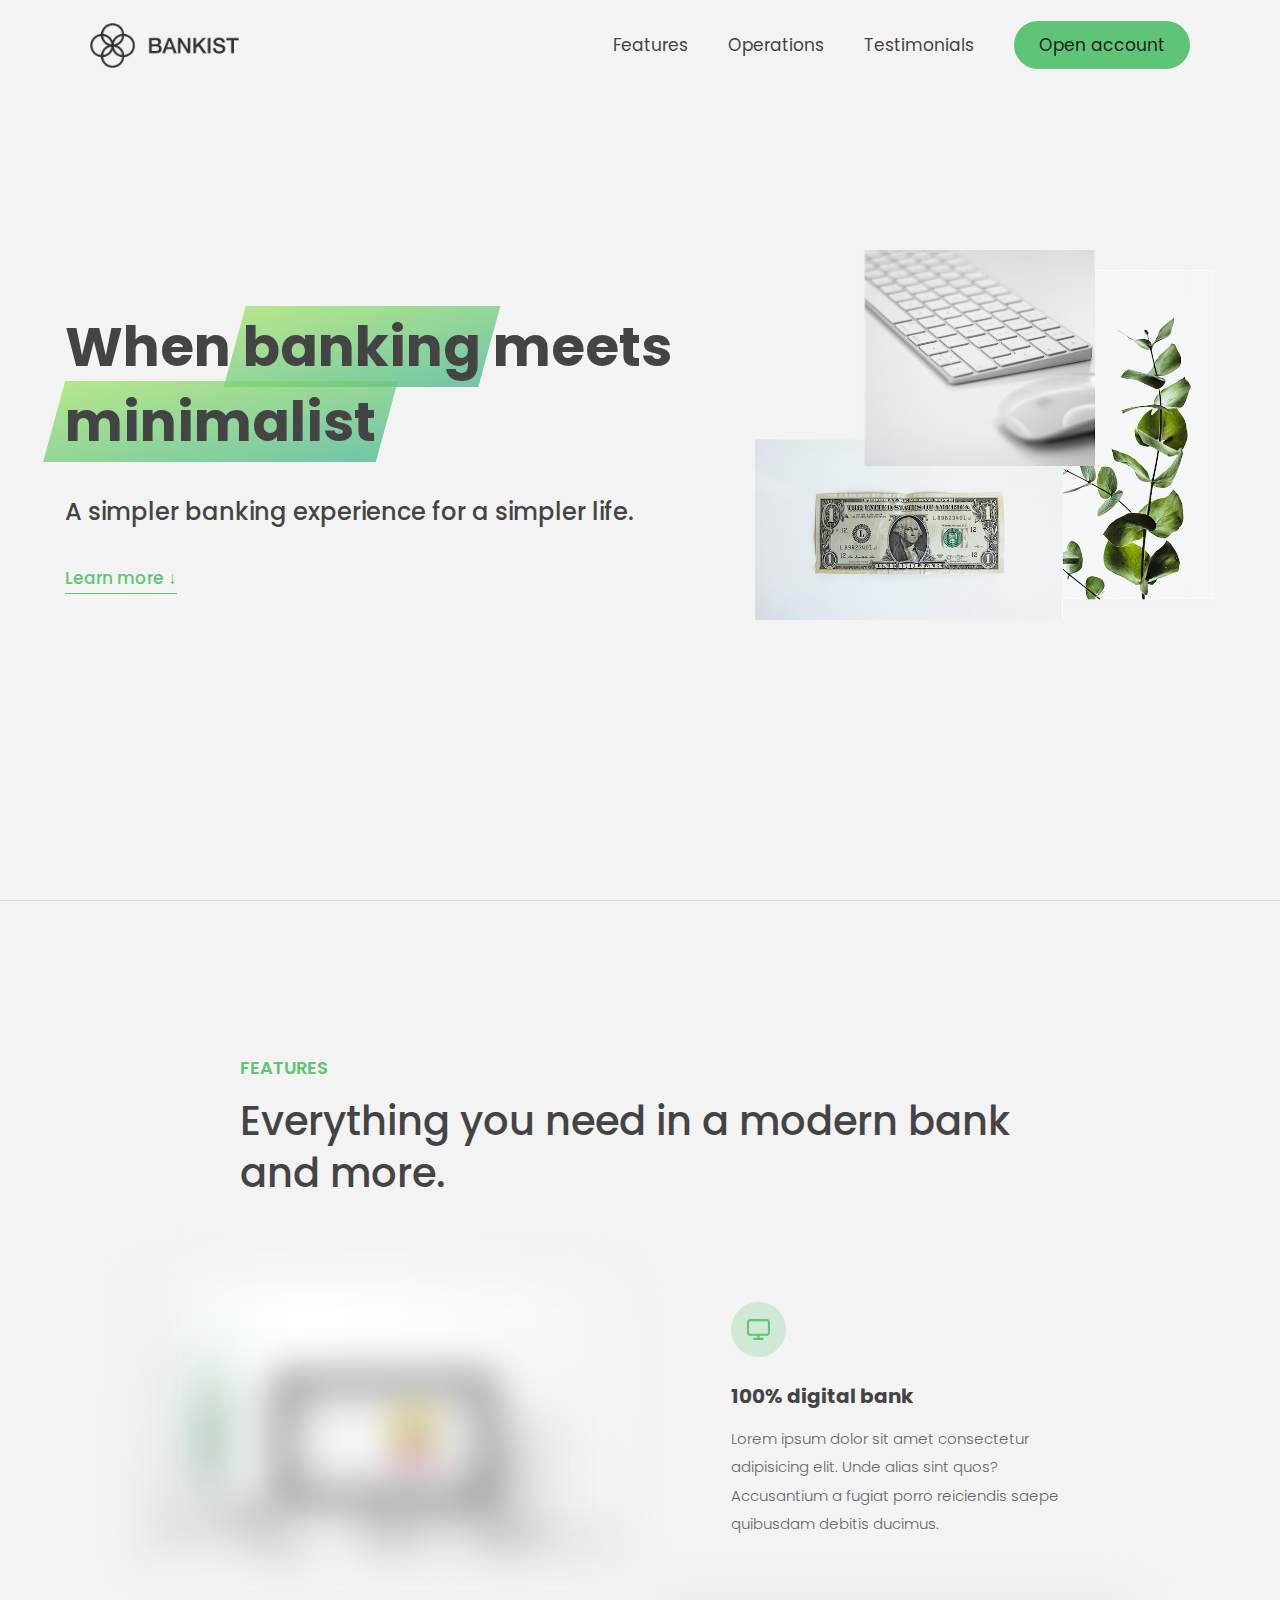
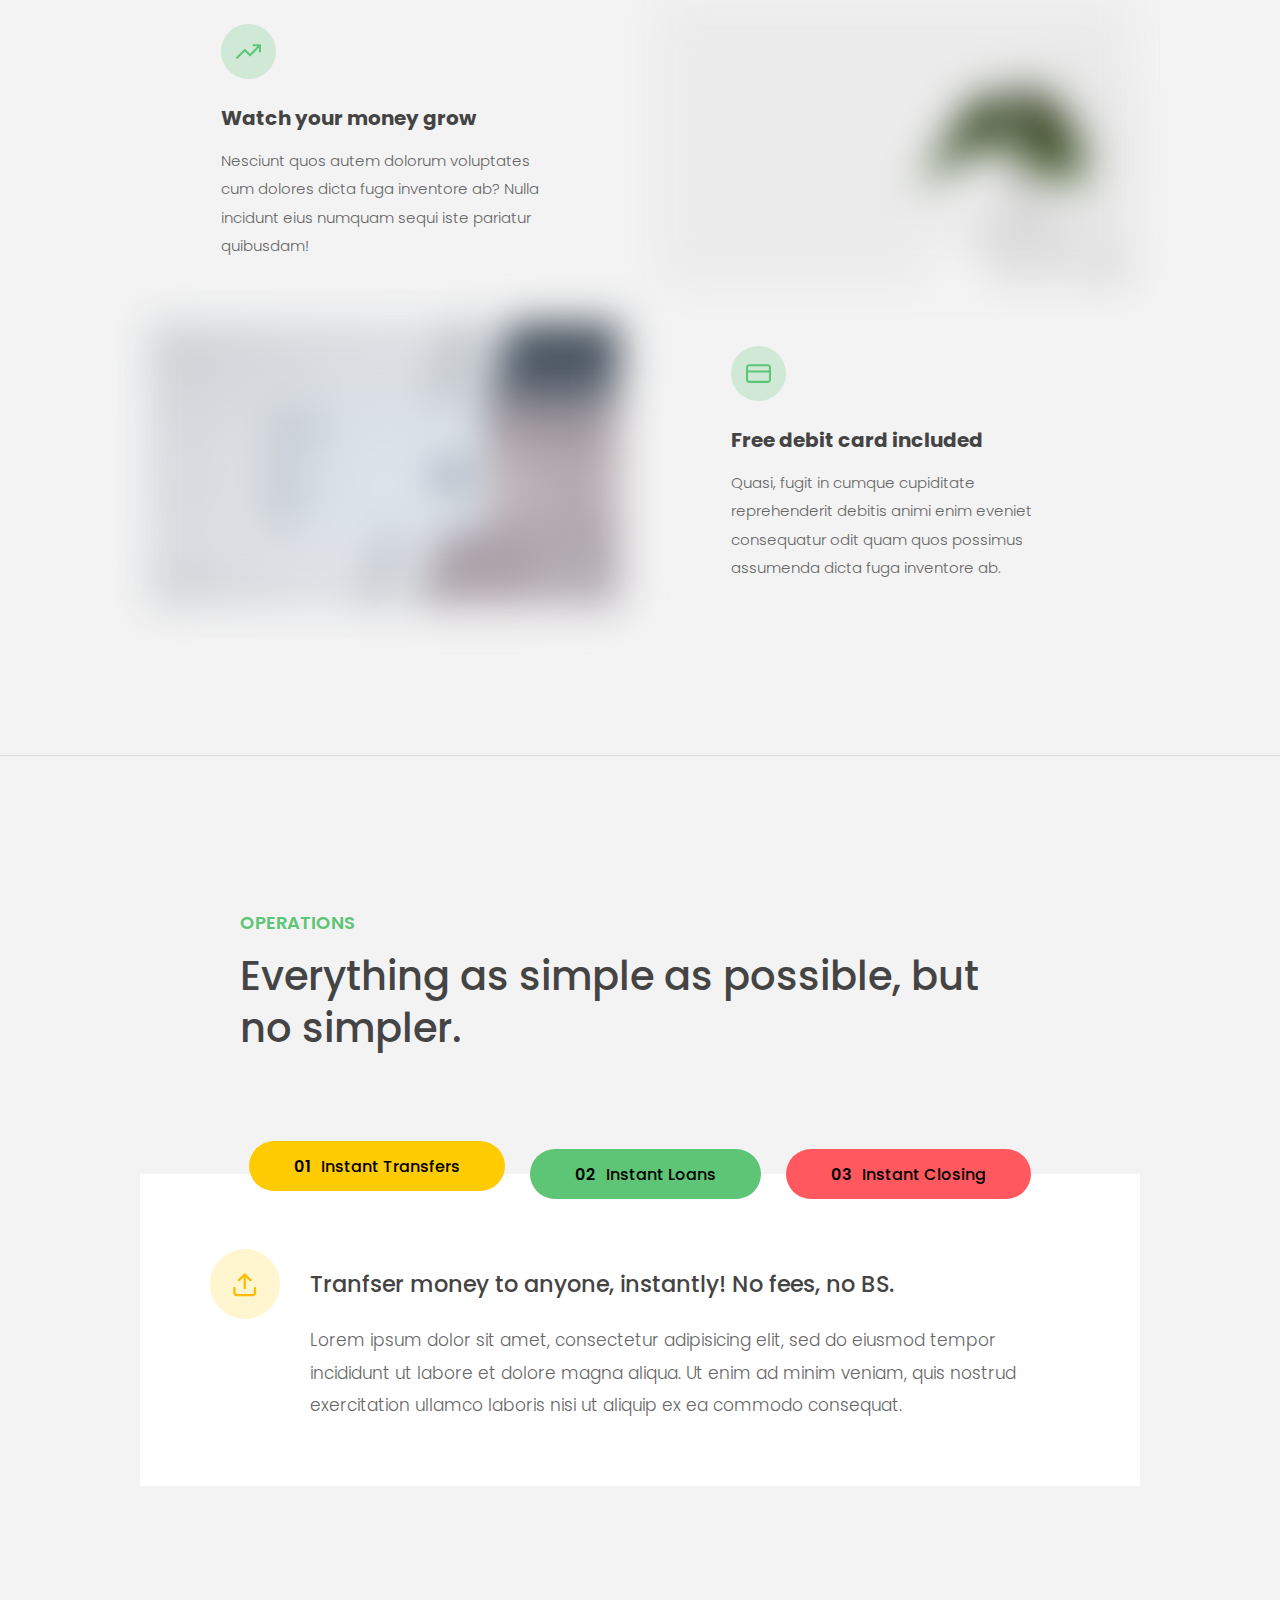
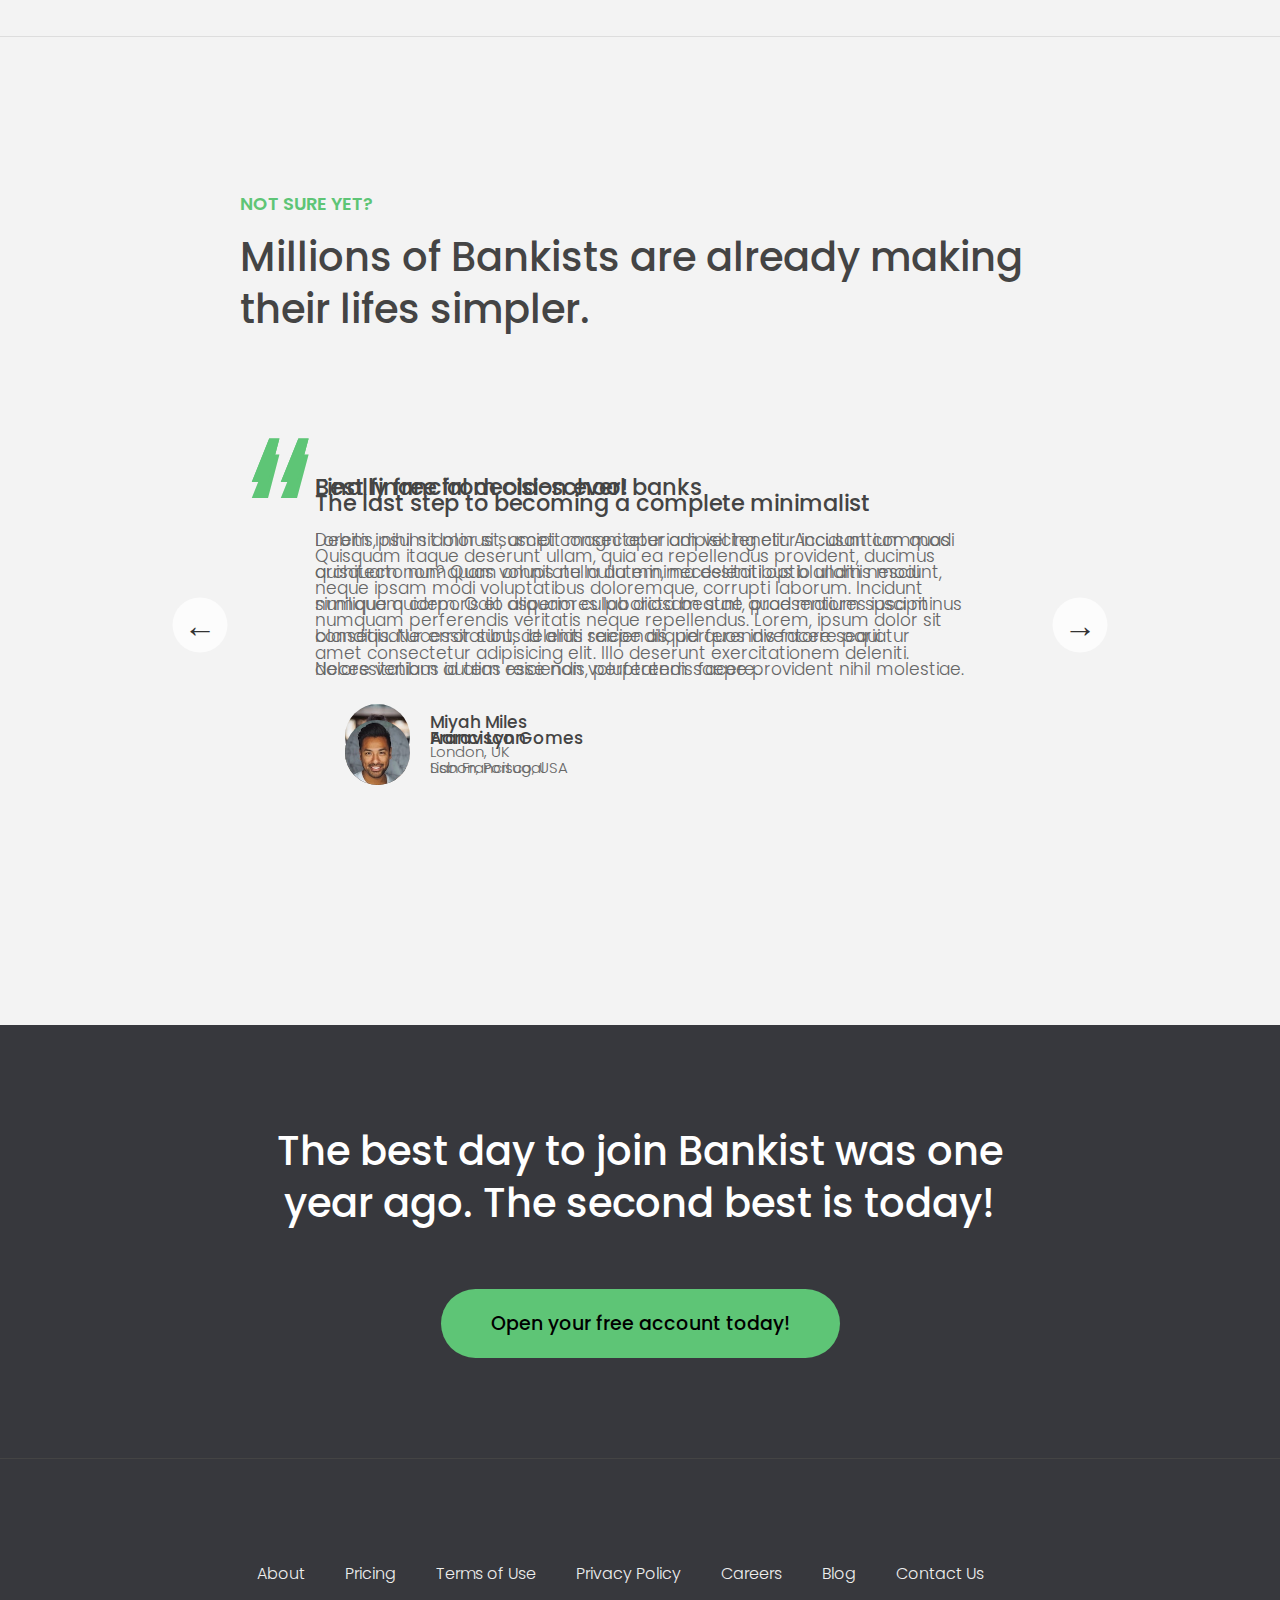
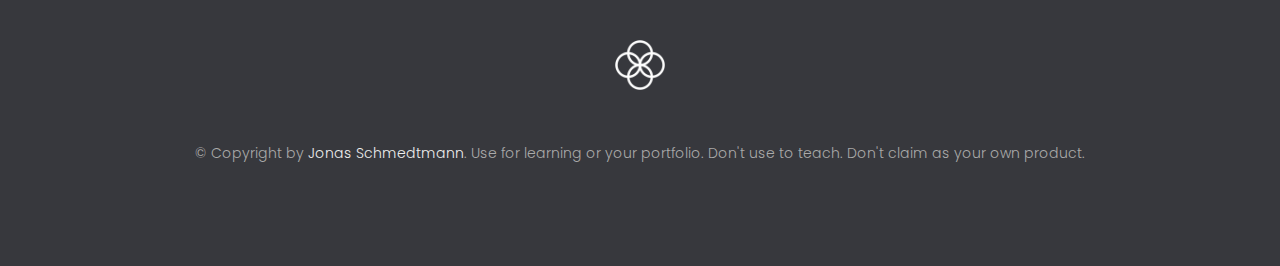
==== 13-Advanced-DOM-Bankist/starter/index.html @ ccb292bb "Uploading Udemy Courses to Git" ====
<!DOCTYPE html>
<html lang="en">
    <head>
        <meta charset="UTF-8" />
        <meta name="viewport" content="width=device-width, initial-scale=1.0" />
        <meta http-equiv="X-UA-Compatible" content="ie=edge" />
        <link rel="shortcut icon" type="image/png" href="img/icon.png" />

        <link
            href="https://fonts.googleapis.com/css?family=Poppins:300,400,500,600&display=swap"
            rel="stylesheet"
        />
        <link rel="stylesheet" href="style.css" />
        <title>Bankist | When Banking meets Minimalist</title>
    </head>
    <body>
        <header class="header">
            <nav class="nav">
                <img
                    src="img/logo.png"
                    alt="Bankist logo"
                    class="nav__logo"
                    id="logo"
                />
                <ul class="nav__links">
                    <li class="nav__item">
                        <a class="nav__link" href="#section--1">Features</a>
                    </li>
                    <li class="nav__item">
                        <a class="nav__link" href="#section--2">Operations</a>
                    </li>
                    <li class="nav__item">
                        <a class="nav__link" href="#section--3">Testimonials</a>
                    </li>
                    <li class="nav__item">
                        <a
                            class="nav__link nav__link--btn btn--show-modal"
                            href="#"
                            >Open account</a
                        >
                    </li>
                </ul>
            </nav>

            <div class="header__title">
                <h1>
                    When
                    <!-- Green highlight effect -->
                    <span class="highlight">banking</span>
                    meets<br />
                    <span class="highlight">minimalist</span>
                </h1>
                <h4>A simpler banking experience for a simpler life.</h4>
                <button class="btn--text btn--scroll-to">
                    Learn more &DownArrow;
                </button>
                <img
                    src="img/hero.png"
                    class="header__img"
                    alt="Minimalist bank items"
                />
            </div>
        </header>

        <section class="section" id="section--1">
            <div class="section__title">
                <h2 class="section__description">Features</h2>
                <h3 class="section__header">
                    Everything you need in a modern bank and more.
                </h3>
            </div>

            <div class="features">
                <img
                    src="img/digital-lazy.jpg"
                    data-src="img/digital.jpg"
                    alt="Computer"
                    class="features__img lazy-img"
                />
                <div class="features__feature">
                    <div class="features__icon">
                        <svg>
                            <use xlink:href="img/icons.svg#icon-monitor"></use>
                        </svg>
                    </div>
                    <h5 class="features__header">100% digital bank</h5>
                    <p>
                        Lorem ipsum dolor sit amet consectetur adipisicing elit.
                        Unde alias sint quos? Accusantium a fugiat porro
                        reiciendis saepe quibusdam debitis ducimus.
                    </p>
                </div>

                <div class="features__feature">
                    <div class="features__icon">
                        <svg>
                            <use
                                xlink:href="img/icons.svg#icon-trending-up"
                            ></use>
                        </svg>
                    </div>
                    <h5 class="features__header">Watch your money grow</h5>
                    <p>
                        Nesciunt quos autem dolorum voluptates cum dolores dicta
                        fuga inventore ab? Nulla incidunt eius numquam sequi
                        iste pariatur quibusdam!
                    </p>
                </div>
                <img
                    src="img/grow-lazy.jpg"
                    data-src="img/grow.jpg"
                    alt="Plant"
                    class="features__img lazy-img"
                />

                <img
                    src="img/card-lazy.jpg"
                    data-src="img/card.jpg"
                    alt="Credit card"
                    class="features__img lazy-img"
                />
                <div class="features__feature">
                    <div class="features__icon">
                        <svg>
                            <use
                                xlink:href="img/icons.svg#icon-credit-card"
                            ></use>
                        </svg>
                    </div>
                    <h5 class="features__header">Free debit card included</h5>
                    <p>
                        Quasi, fugit in cumque cupiditate reprehenderit debitis
                        animi enim eveniet consequatur odit quam quos possimus
                        assumenda dicta fuga inventore ab.
                    </p>
                </div>
            </div>
        </section>

        <section class="section" id="section--2">
            <div class="section__title">
                <h2 class="section__description">Operations</h2>
                <h3 class="section__header">
                    Everything as simple as possible, but no simpler.
                </h3>
            </div>

            <div class="operations">
                <div class="operations__tab-container">
                    <button
                        class="btn operations__tab operations__tab--1 operations__tab--active"
                        data-tab="1"
                    >
                        <span>01</span>Instant Transfers
                    </button>
                    <button
                        class="btn operations__tab operations__tab--2"
                        data-tab="2"
                    >
                        <span>02</span>Instant Loans
                    </button>
                    <button
                        class="btn operations__tab operations__tab--3"
                        data-tab="3"
                    >
                        <span>03</span>Instant Closing
                    </button>
                </div>
                <div
                    class="operations__content operations__content--1 operations__content--active"
                >
                    <div class="operations__icon operations__icon--1">
                        <svg>
                            <use xlink:href="img/icons.svg#icon-upload"></use>
                        </svg>
                    </div>
                    <h5 class="operations__header">
                        Tranfser money to anyone, instantly! No fees, no BS.
                    </h5>
                    <p>
                        Lorem ipsum dolor sit amet, consectetur adipisicing
                        elit, sed do eiusmod tempor incididunt ut labore et
                        dolore magna aliqua. Ut enim ad minim veniam, quis
                        nostrud exercitation ullamco laboris nisi ut aliquip ex
                        ea commodo consequat.
                    </p>
                </div>

                <div class="operations__content operations__content--2">
                    <div class="operations__icon operations__icon--2">
                        <svg>
                            <use xlink:href="img/icons.svg#icon-home"></use>
                        </svg>
                    </div>
                    <h5 class="operations__header">
                        Buy a home or make your dreams come true, with instant
                        loans.
                    </h5>
                    <p>
                        Duis aute irure dolor in reprehenderit in voluptate
                        velit esse cillum dolore eu fugiat nulla pariatur.
                        Excepteur sint occaecat cupidatat non proident, sunt in
                        culpa qui officia deserunt mollit anim id est laborum.
                    </p>
                </div>
                <div class="operations__content operations__content--3">
                    <div class="operations__icon operations__icon--3">
                        <svg>
                            <use xlink:href="img/icons.svg#icon-user-x"></use>
                        </svg>
                    </div>
                    <h5 class="operations__header">
                        No longer need your account? No problem! Close it
                        instantly.
                    </h5>
                    <p>
                        Excepteur sint occaecat cupidatat non proident, sunt in
                        culpa qui officia deserunt mollit anim id est laborum.
                        Ut enim ad minim veniam, quis nostrud exercitation
                        ullamco laboris nisi ut aliquip ex ea commodo consequat.
                    </p>
                </div>
            </div>
        </section>

        <section class="section" id="section--3">
            <div class="section__title section__title--testimonials">
                <h2 class="section__description">Not sure yet?</h2>
                <h3 class="section__header">
                    Millions of Bankists are already making their lifes simpler.
                </h3>
            </div>

            <div class="slider">
                <div class="slide slide--1">
                    <div class="testimonial">
                        <h5 class="testimonial__header">
                            Best financial decision ever!
                        </h5>
                        <blockquote class="testimonial__text">
                            Lorem ipsum dolor sit, amet consectetur adipisicing
                            elit. Accusantium quas quisquam non? Quas voluptate
                            nulla minima deleniti optio ullam nesciunt, numquam
                            corporis et asperiores laboriosam sunt, praesentium
                            suscipit blanditiis. Necessitatibus id alias
                            reiciendis, perferendis facere pariatur dolore
                            veniam autem esse non voluptatem saepe provident
                            nihil molestiae.
                        </blockquote>
                        <address class="testimonial__author">
                            <img
                                src="img/user-1.jpg"
                                alt=""
                                class="testimonial__photo"
                            />
                            <h6 class="testimonial__name">Aarav Lynn</h6>
                            <p class="testimonial__location">
                                San Francisco, USA
                            </p>
                        </address>
                    </div>
                </div>

                <div class="slide slide--2">
                    <div class="testimonial">
                        <h5 class="testimonial__header">
                            The last step to becoming a complete minimalist
                        </h5>
                        <blockquote class="testimonial__text">
                            Quisquam itaque deserunt ullam, quia ea repellendus
                            provident, ducimus neque ipsam modi voluptatibus
                            doloremque, corrupti laborum. Incidunt numquam
                            perferendis veritatis neque repellendus. Lorem,
                            ipsum dolor sit amet consectetur adipisicing elit.
                            Illo deserunt exercitationem deleniti.
                        </blockquote>
                        <address class="testimonial__author">
                            <img
                                src="img/user-2.jpg"
                                alt=""
                                class="testimonial__photo"
                            />
                            <h6 class="testimonial__name">Miyah Miles</h6>
                            <p class="testimonial__location">London, UK</p>
                        </address>
                    </div>
                </div>

                <div class="slide slide--3">
                    <div class="testimonial">
                        <h5 class="testimonial__header">
                            Finally free from old-school banks
                        </h5>
                        <blockquote class="testimonial__text">
                            Debitis, nihil sit minus suscipit magni aperiam vel
                            tenetur incidunt commodi architecto numquam omnis
                            nulla autem, necessitatibus blanditiis modi
                            similique quidem. Odio aliquam culpa dicta beatae
                            quod maiores ipsa minus consequatur error sunt,
                            deleniti saepe aliquid quos inventore sequi.
                            Necessitatibus id alias reiciendis, perferendis
                            facere.
                        </blockquote>
                        <address class="testimonial__author">
                            <img
                                src="img/user-3.jpg"
                                alt=""
                                class="testimonial__photo"
                            />
                            <h6 class="testimonial__name">Francisco Gomes</h6>
                            <p class="testimonial__location">
                                Lisbon, Portugal
                            </p>
                        </address>
                    </div>
                </div>

                <!-- <div class="slide"><img src="img/img-1.jpg" alt="Photo 1" /></div>
        <div class="slide"><img src="img/img-2.jpg" alt="Photo 2" /></div>
        <div class="slide"><img src="img/img-3.jpg" alt="Photo 3" /></div>
        <div class="slide"><img src="img/img-4.jpg" alt="Photo 4" /></div> -->
                <button class="slider__btn slider__btn--left">&larr;</button>
                <button class="slider__btn slider__btn--right">&rarr;</button>
                <div class="dots"></div>
            </div>
        </section>

        <section class="section section--sign-up">
            <div class="section__title">
                <h3 class="section__header">
                    The best day to join Bankist was one year ago. The second
                    best is today!
                </h3>
            </div>
            <button class="btn btn--show-modal">
                Open your free account today!
            </button>
        </section>

        <footer class="footer">
            <ul class="footer__nav">
                <li class="footer__item">
                    <a class="footer__link" href="#">About</a>
                </li>
                <li class="footer__item">
                    <a class="footer__link" href="#">Pricing</a>
                </li>
                <li class="footer__item">
                    <a class="footer__link" href="#">Terms of Use</a>
                </li>
                <li class="footer__item">
                    <a class="footer__link" href="#">Privacy Policy</a>
                </li>
                <li class="footer__item">
                    <a class="footer__link" href="#">Careers</a>
                </li>
                <li class="footer__item">
                    <a class="footer__link" href="#">Blog</a>
                </li>
                <li class="footer__item">
                    <a class="footer__link" href="#">Contact Us</a>
                </li>
            </ul>
            <img src="img/icon.png" alt="Logo" class="footer__logo" />
            <p class="footer__copyright">
                &copy; Copyright by
                <a
                    class="footer__link twitter-link"
                    target="_blank"
                    href="https://twitter.com/jonasschmedtman"
                    >Jonas Schmedtmann</a
                >. Use for learning or your portfolio. Don't use to teach. Don't
                claim as your own product.
            </p>
        </footer>

        <div class="modal hidden">
            <button class="btn--close-modal">&times;</button>
            <h2 class="modal__header">
                Open your bank account <br />
                in just <span class="highlight">5 minutes</span>
            </h2>
            <form class="modal__form">
                <label>First Name</label>
                <input type="text" />
                <label>Last Name</label>
                <input type="text" />
                <label>Email Address</label>
                <input type="email" />
                <button class="btn">Next step &rarr;</button>
            </form>
        </div>
        <div class="overlay hidden"></div>

        <script src="script.js"></script>
    </body>
</html>
---- 13-Advanced-DOM-Bankist/starter/style.css ----
/* The page is NOT responsive. You can implement responsiveness yourself if you wanna have some fun 😃 */

:root {
    --color-primary: #5ec576;
    --color-secondary: #ffcb03;
    --color-tertiary: #ff585f;
    --color-primary-darker: #4bbb7d;
    --color-secondary-darker: #ffbb00;
    --color-tertiary-darker: #fd424b;
    --color-primary-opacity: #5ec5763a;
    --color-secondary-opacity: #ffcd0331;
    --color-tertiary-opacity: #ff58602d;
    --gradient-primary: linear-gradient(to top left, #39b385, #9be15d);
    --gradient-secondary: linear-gradient(to top left, #ffb003, #ffcb03);
}

* {
    margin: 0;
    padding: 0;
    box-sizing: inherit;
}

html {
    font-size: 62.5%;
    box-sizing: border-box;
}

body {
    font-family: "Poppins", sans-serif;
    font-weight: 300;
    color: #444;
    line-height: 1.9;
    background-color: #f3f3f3;
}

/* GENERAL ELEMENTS */
.section {
    padding: 15rem 3rem;
    border-top: 1px solid #ddd;

    transition: transform 1s, opacity 1s;
}

.section--hidden {
    opacity: 0;
    transform: translateY(8rem);
}

.section__title {
    max-width: 80rem;
    margin: 0 auto 8rem auto;
}

.section__description {
    font-size: 1.8rem;
    font-weight: 600;
    text-transform: uppercase;
    color: var(--color-primary);
    margin-bottom: 1rem;
}

.section__header {
    font-size: 4rem;
    line-height: 1.3;
    font-weight: 500;
}

.btn {
    display: inline-block;
    background-color: var(--color-primary);
    font-size: 1.6rem;
    font-family: inherit;
    font-weight: 500;
    border: none;
    padding: 1.25rem 4.5rem;
    border-radius: 10rem;
    cursor: pointer;
    transition: all 0.3s;
}

.btn:hover {
    background-color: var(--color-primary-darker);
}

.btn--text {
    display: inline-block;
    background: none;
    font-size: 1.7rem;
    font-family: inherit;
    font-weight: 500;
    color: var(--color-primary);
    border: none;
    border-bottom: 1px solid currentColor;
    padding-bottom: 2px;
    cursor: pointer;
    transition: all 0.3s;
}

p {
    color: #666;
}

/* This is BAD for accessibility! Don't do in the real world! */
button:focus {
    outline: none;
}

img {
    transition: filter 0.5s;
}

.lazy-img {
    filter: blur(20px);
}

/* NAVIGATION */
.nav {
    display: flex;
    justify-content: space-between;
    align-items: center;
    height: 9rem;
    width: 100%;
    padding: 0 6rem;
    z-index: 100;
}

/* nav and stickly class at the same time */
.nav.sticky {
    position: fixed;
    background-color: rgba(255, 255, 255, 0.95);
}

.nav__logo {
    height: 4.5rem;
    transition: all 0.3s;
}

.nav__links {
    display: flex;
    align-items: center;
    list-style: none;
}

.nav__item {
    margin-left: 4rem;
}

.nav__link:link,
.nav__link:visited {
    font-size: 1.7rem;
    font-weight: 400;
    color: inherit;
    text-decoration: none;
    display: block;
    transition: all 0.3s;
}

.nav__link--btn:link,
.nav__link--btn:visited {
    padding: 0.8rem 2.5rem;
    border-radius: 3rem;
    background-color: var(--color-primary);
    color: #222;
}

.nav__link--btn:hover,
.nav__link--btn:active {
    color: inherit;
    background-color: var(--color-primary-darker);
    color: #333;
}

/* HEADER */
.header {
    padding: 0 3rem;
    height: 100vh;
    display: flex;
    flex-direction: column;
    align-items: center;
}

.header__title {
    flex: 1;

    max-width: 115rem;
    display: grid;
    grid-template-columns: 3fr 2fr;
    row-gap: 3rem;
    align-content: center;
    justify-content: center;

    align-items: start;
    justify-items: start;
}

h1 {
    font-size: 5.5rem;
    line-height: 1.35;
}

h4 {
    font-size: 2.4rem;
    font-weight: 500;
}

.header__img {
    width: 100%;
    grid-column: 2 / 3;
    grid-row: 1 / span 4;
    transform: translateY(-6rem);
}

.highlight {
    position: relative;
}

.highlight::after {
    display: block;
    content: "";
    position: absolute;
    bottom: 0;
    left: 0;
    height: 100%;
    width: 100%;
    z-index: -1;
    opacity: 0.7;
    transform: scale(1.07, 1.05) skewX(-15deg);
    background-image: var(--gradient-primary);
}

/* FEATURES */
.features {
    display: grid;
    grid-template-columns: 1fr 1fr;
    gap: 4rem;
    margin: 0 12rem;
}

.features__img {
    width: 100%;
}

.features__feature {
    align-self: center;
    justify-self: center;
    width: 70%;
    font-size: 1.5rem;
}

.features__icon {
    display: flex;
    align-items: center;
    justify-content: center;
    background-color: var(--color-primary-opacity);
    height: 5.5rem;
    width: 5.5rem;
    border-radius: 50%;
    margin-bottom: 2rem;
}

.features__icon svg {
    height: 2.5rem;
    width: 2.5rem;
    fill: var(--color-primary);
}

.features__header {
    font-size: 2rem;
    margin-bottom: 1rem;
}

/* OPERATIONS */
.operations {
    max-width: 100rem;
    margin: 12rem auto 0 auto;

    background-color: #fff;
}

.operations__tab-container {
    display: flex;
    justify-content: center;
}

.operations__tab {
    margin-right: 2.5rem;
    transform: translateY(-50%);
}

.operations__tab span {
    margin-right: 1rem;
    font-weight: 600;
    display: inline-block;
}

.operations__tab--1 {
    background-color: var(--color-secondary);
}

.operations__tab--1:hover {
    background-color: var(--color-secondary-darker);
}

.operations__tab--3 {
    background-color: var(--color-tertiary);
    margin: 0;
}

.operations__tab--3:hover {
    background-color: var(--color-tertiary-darker);
}

.operations__tab--active {
    transform: translateY(-66%);
}

.operations__content {
    display: none;

    /* JUST PRESENTATIONAL */
    font-size: 1.7rem;
    padding: 2.5rem 7rem 6.5rem 7rem;
}

.operations__content--active {
    display: grid;
    grid-template-columns: 7rem 1fr;
    column-gap: 3rem;
    row-gap: 0.5rem;
}

.operations__header {
    font-size: 2.25rem;
    font-weight: 500;
    align-self: center;
}

.operations__icon {
    display: flex;
    align-items: center;
    justify-content: center;
    height: 7rem;
    width: 7rem;
    border-radius: 50%;
}

.operations__icon svg {
    height: 2.75rem;
    width: 2.75rem;
}

.operations__content p {
    grid-column: 2;
}

.operations__icon--1 {
    background-color: var(--color-secondary-opacity);
}
.operations__icon--2 {
    background-color: var(--color-primary-opacity);
}
.operations__icon--3 {
    background-color: var(--color-tertiary-opacity);
}
.operations__icon--1 svg {
    fill: var(--color-secondary-darker);
}
.operations__icon--2 svg {
    fill: var(--color-primary);
}
.operations__icon--3 svg {
    fill: var(--color-tertiary);
}

/* SLIDER */
.slider {
    max-width: 100rem;
    height: 50rem;
    margin: 0 auto;
    position: relative;

    /* IN THE END */
    overflow: hidden;
}

.slide {
    position: absolute;
    top: 0;
    width: 100%;
    height: 50rem;

    display: flex;
    align-items: center;
    justify-content: center;

    /* THIS creates the animation! */
    transition: transform 1s;
}

.slide > img {
    /* Only for images that have different size than slide */
    width: 100%;
    height: 100%;
    object-fit: cover;
}

.slider__btn {
    position: absolute;
    top: 50%;
    z-index: 10;

    border: none;
    background: rgba(255, 255, 255, 0.7);
    font-family: inherit;
    color: #333;
    border-radius: 50%;
    height: 5.5rem;
    width: 5.5rem;
    font-size: 3.25rem;
    cursor: pointer;
}

.slider__btn--left {
    left: 6%;
    transform: translate(-50%, -50%);
}

.slider__btn--right {
    right: 6%;
    transform: translate(50%, -50%);
}

.dots {
    position: absolute;
    bottom: 5%;
    left: 50%;
    transform: translateX(-50%);
    display: flex;
}

.dots__dot {
    border: none;
    background-color: #b9b9b9;
    opacity: 0.7;
    height: 1rem;
    width: 1rem;
    border-radius: 50%;
    margin-right: 1.75rem;
    cursor: pointer;
    transition: all 0.5s;

    /* Only necessary when overlying images */
    /* box-shadow: 0 0.6rem 1.5rem rgba(0, 0, 0, 0.7); */
}

.dots__dot:last-child {
    margin: 0;
}

.dots__dot--active {
    /* background-color: #fff; */
    background-color: #888;
    opacity: 1;
}

/* TESTIMONIALS */
.testimonial {
    width: 65%;
    position: relative;
}

.testimonial::before {
    content: "\201C";
    position: absolute;
    top: -5.7rem;
    left: -6.8rem;
    line-height: 1;
    font-size: 20rem;
    font-family: inherit;
    color: var(--color-primary);
    z-index: -1;
}

.testimonial__header {
    font-size: 2.25rem;
    font-weight: 500;
    margin-bottom: 1.5rem;
}

.testimonial__text {
    font-size: 1.7rem;
    margin-bottom: 3.5rem;
    color: #666;
}

.testimonial__author {
    margin-left: 3rem;
    font-style: normal;

    display: grid;
    grid-template-columns: 6.5rem 1fr;
    column-gap: 2rem;
}

.testimonial__photo {
    grid-row: 1 / span 2;
    width: 6.5rem;
    border-radius: 50%;
}

.testimonial__name {
    font-size: 1.7rem;
    font-weight: 500;
    align-self: end;
    margin: 0;
}

.testimonial__location {
    font-size: 1.5rem;
}

.section__title--testimonials {
    margin-bottom: 4rem;
}

/* SIGNUP */
.section--sign-up {
    background-color: #37383d;
    border-top: none;
    border-bottom: 1px solid #444;
    text-align: center;
    padding: 10rem 3rem;
}

.section--sign-up .section__header {
    color: #fff;
    text-align: center;
}

.section--sign-up .section__title {
    margin-bottom: 6rem;
}

.section--sign-up .btn {
    font-size: 1.9rem;
    padding: 2rem 5rem;
}

/* FOOTER */
.footer {
    padding: 10rem 3rem;
    background-color: #37383d;
}

.footer__nav {
    list-style: none;
    display: flex;
    justify-content: center;
    margin-bottom: 5rem;
}

.footer__item {
    margin-right: 4rem;
}

.footer__link {
    font-size: 1.6rem;
    color: #eee;
    text-decoration: none;
}

.footer__logo {
    height: 5rem;
    display: block;
    margin: 0 auto;
    margin-bottom: 5rem;
}

.footer__copyright {
    font-size: 1.4rem;
    color: #aaa;
    text-align: center;
}

.footer__copyright .footer__link {
    font-size: 1.4rem;
}

/* MODAL WINDOW */
.modal {
    position: fixed;
    top: 50%;
    left: 50%;
    transform: translate(-50%, -50%);
    max-width: 60rem;
    background-color: #f3f3f3;
    padding: 5rem 6rem;
    box-shadow: 0 4rem 6rem rgba(0, 0, 0, 0.3);
    z-index: 1000;
    transition: all 0.5s;
}

.overlay {
    position: fixed;
    top: 0;
    left: 0;
    width: 100%;
    height: 100%;
    background-color: rgba(0, 0, 0, 0.5);
    backdrop-filter: blur(4px);
    z-index: 100;
    transition: all 0.5s;
}

.modal__header {
    font-size: 3.25rem;
    margin-bottom: 4.5rem;
    line-height: 1.5;
}

.modal__form {
    margin: 0 3rem;
    display: grid;
    grid-template-columns: 1fr 2fr;
    align-items: center;
    gap: 2.5rem;
}

.modal__form label {
    font-size: 1.7rem;
    font-weight: 500;
}

.modal__form input {
    font-size: 1.7rem;
    padding: 1rem 1.5rem;
    border: 1px solid #ddd;
    border-radius: 0.5rem;
}

.modal__form button {
    grid-column: 1 / span 2;
    justify-self: center;
    margin-top: 1rem;
}

.btn--close-modal {
    font-family: inherit;
    color: inherit;
    position: absolute;
    top: 0.5rem;
    right: 2rem;
    font-size: 4rem;
    cursor: pointer;
    border: none;
    background: none;
}

.hidden {
    visibility: hidden;
    opacity: 0;
}

/* COOKIE MESSAGE */
.cookie-message {
    display: flex;
    align-items: center;
    justify-content: space-evenly;
    width: 100%;
    background-color: white;
    color: #bbb;
    font-size: 1.5rem;
    font-weight: 400;
}
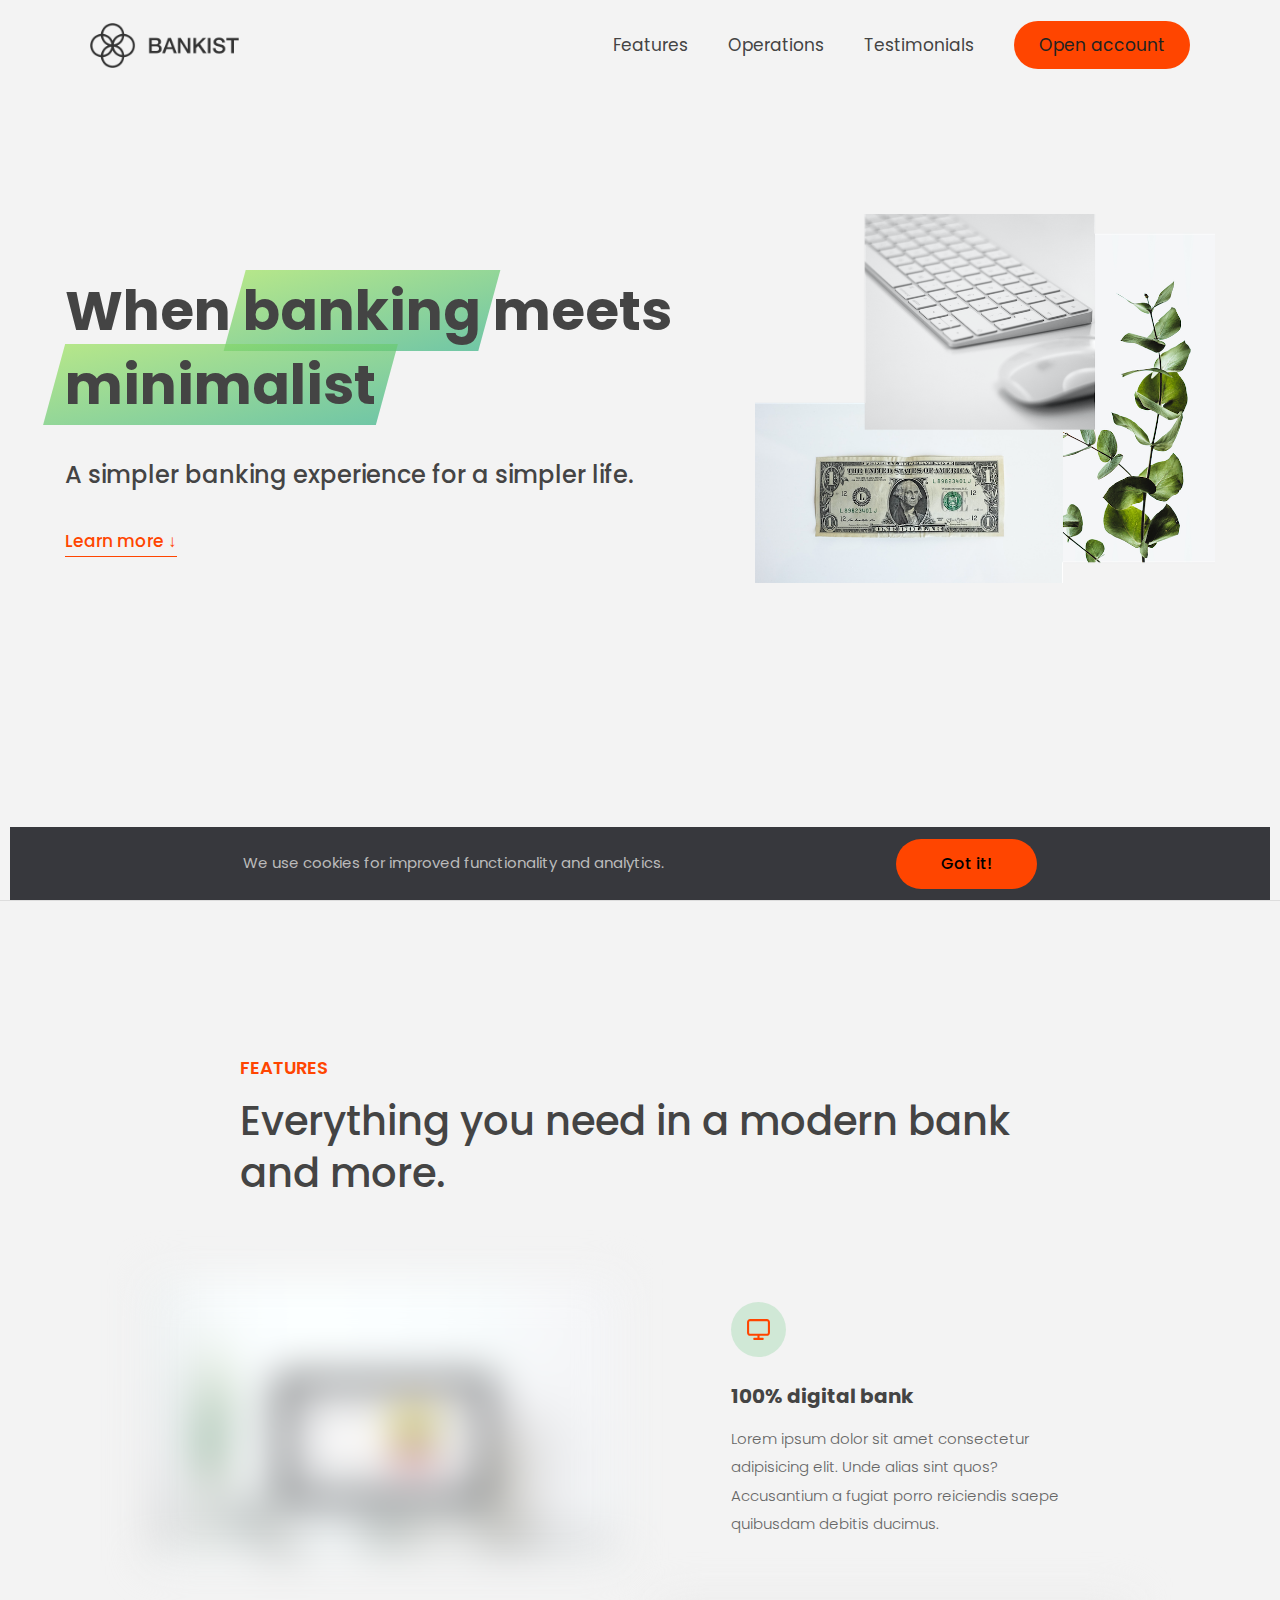
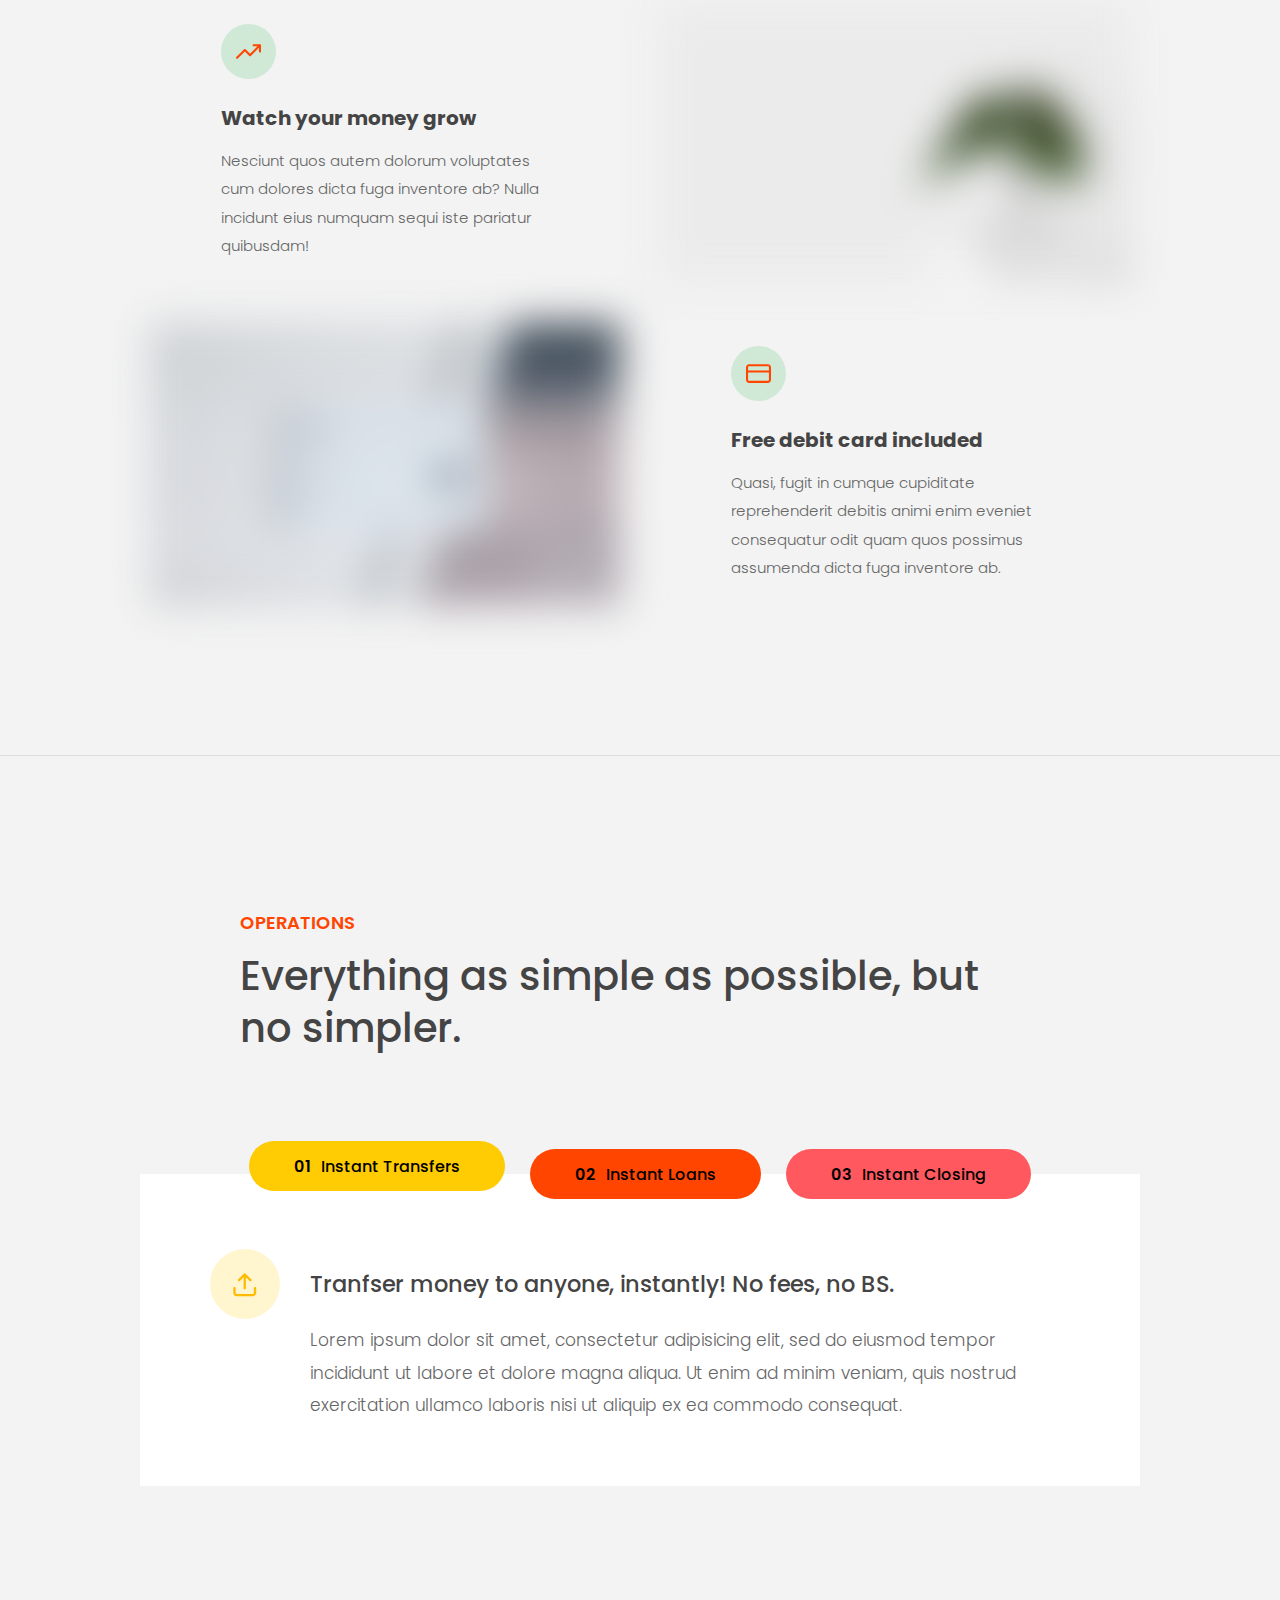
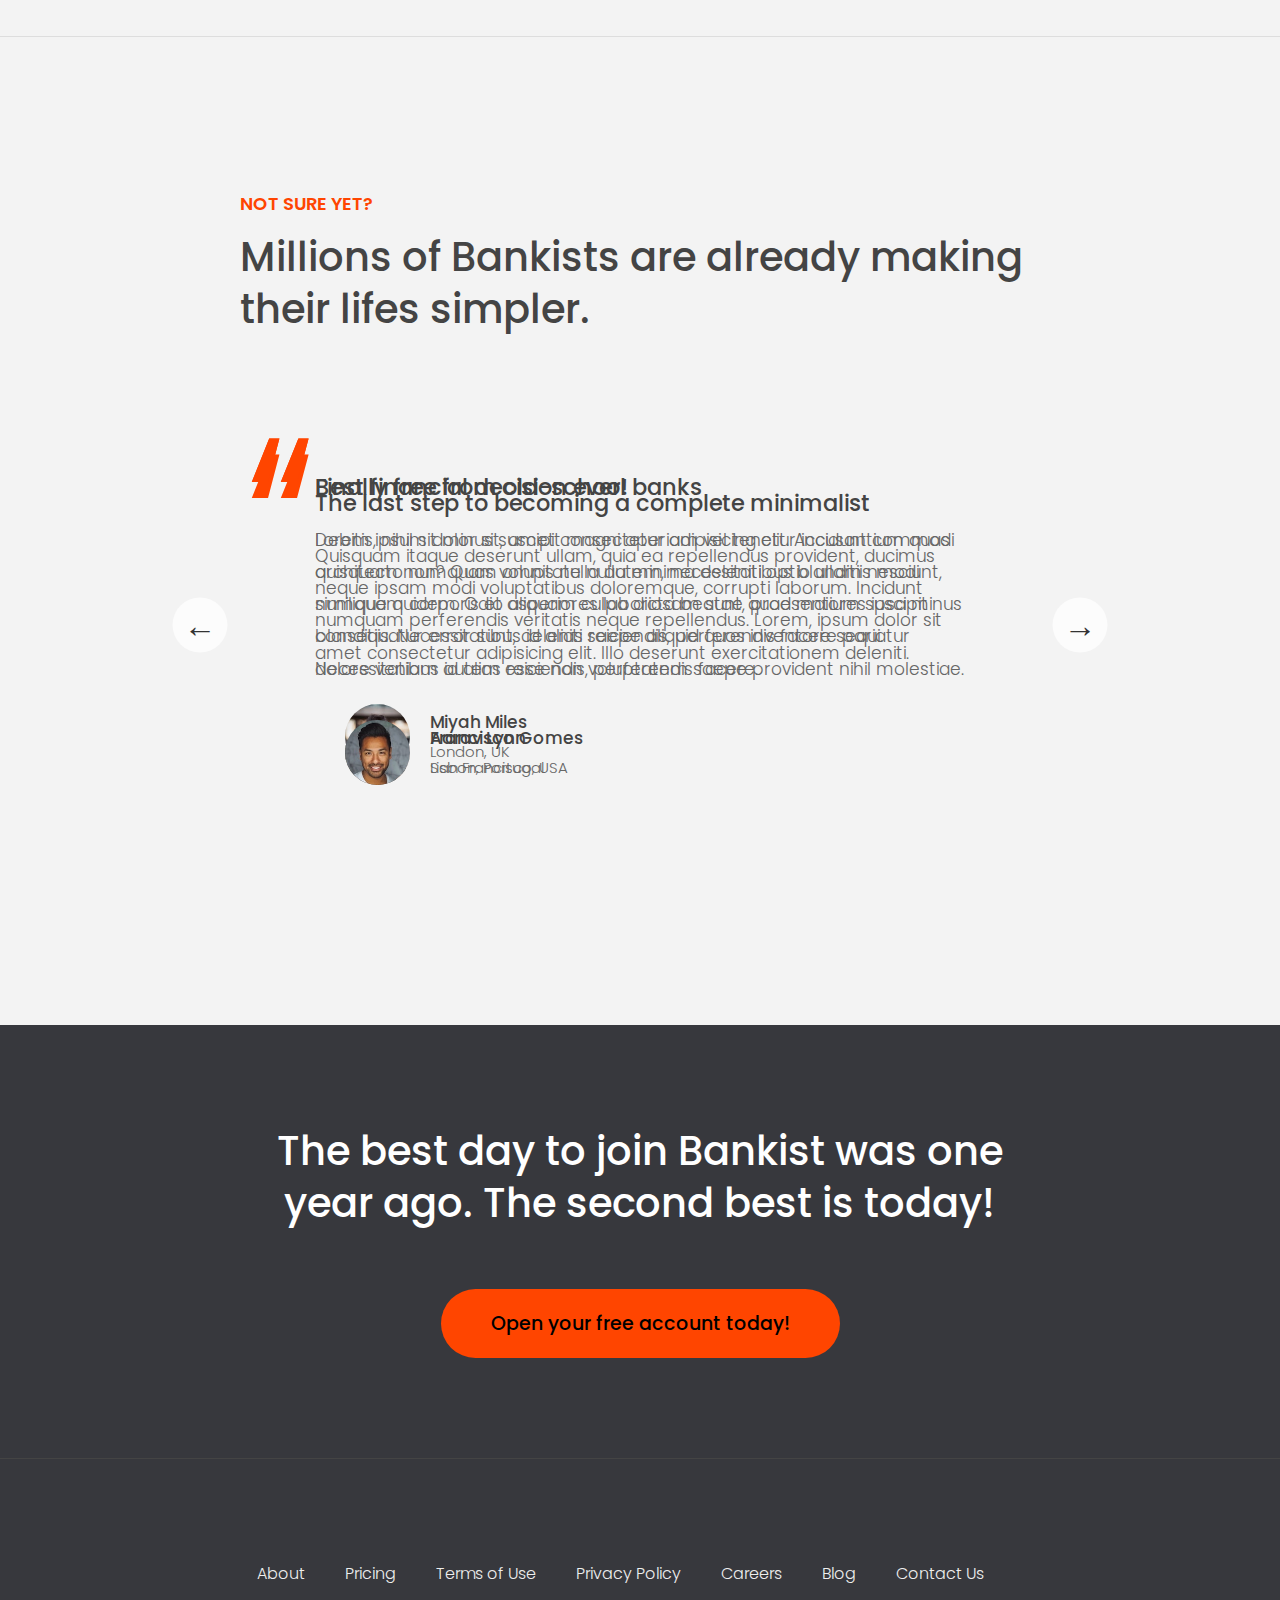
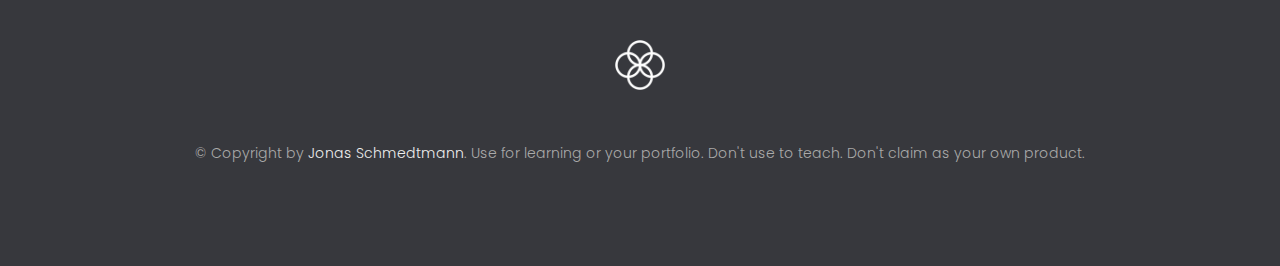
==== commit 28b84b2f: "7/11/2022" ====
--- a/13-Advanced-DOM-Bankist/starter/index.html
+++ b/13-Advanced-DOM-Bankist/starter/index.html
@@ -21,6 +21,8 @@
                     alt="Bankist logo"
                     class="nav__logo"
                     id="logo"
+                    designer="Jonas"
+                    data-version-number="3.0"
                 />
                 <ul class="nav__links">
                     <li class="nav__item">
--- a/13-Advanced-DOM-Bankist/starter/style.css
+++ b/13-Advanced-DOM-Bankist/starter/style.css
@@ -26,7 +26,7 @@
 }
 
 body {
-    font-family: "Poppins", sans-serif;
+    font-family: 'Poppins', sans-serif;
     font-weight: 300;
     color: #444;
     line-height: 1.9;
@@ -216,7 +216,7 @@
 
 .highlight::after {
     display: block;
-    content: "";
+    content: '';
     position: absolute;
     bottom: 0;
     left: 0;
@@ -470,7 +470,7 @@
 }
 
 .testimonial::before {
-    content: "\201C";
+    content: '\201C';
     position: absolute;
     top: -5.7rem;
     left: -6.8rem;
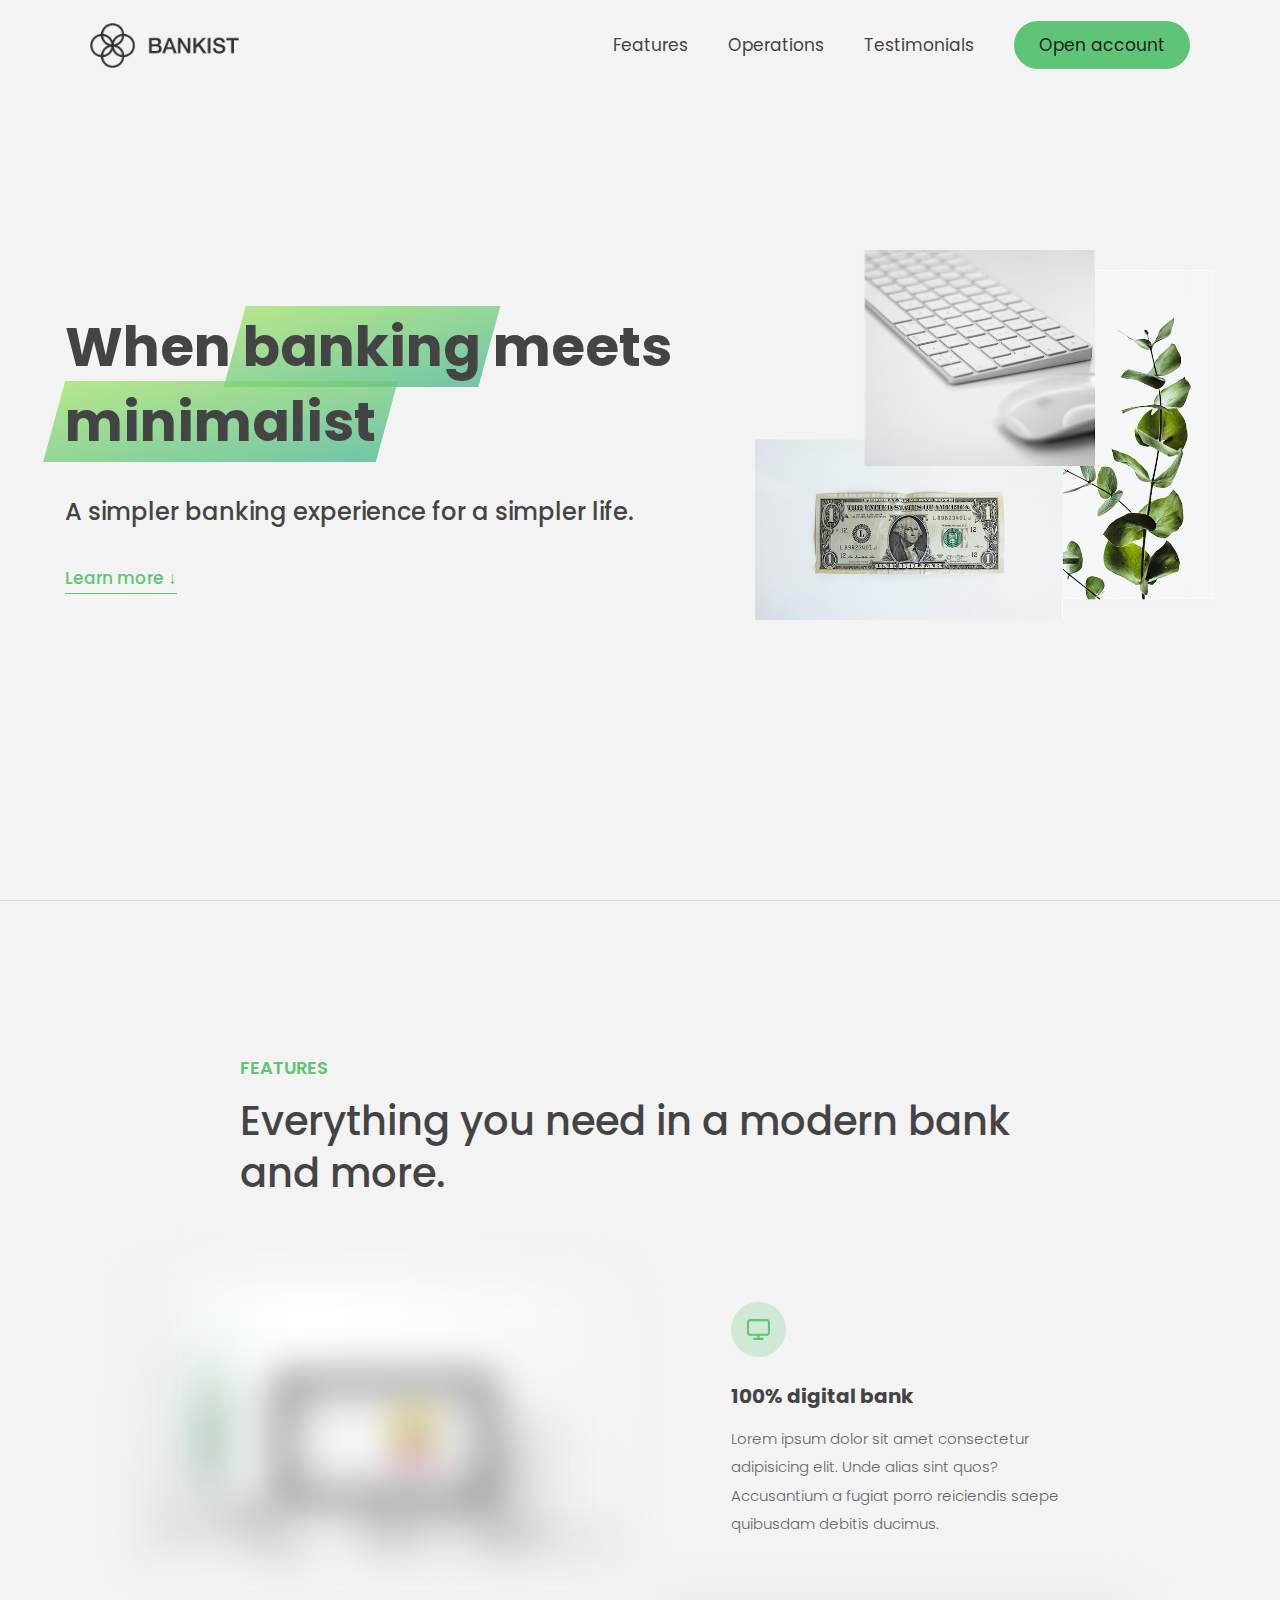
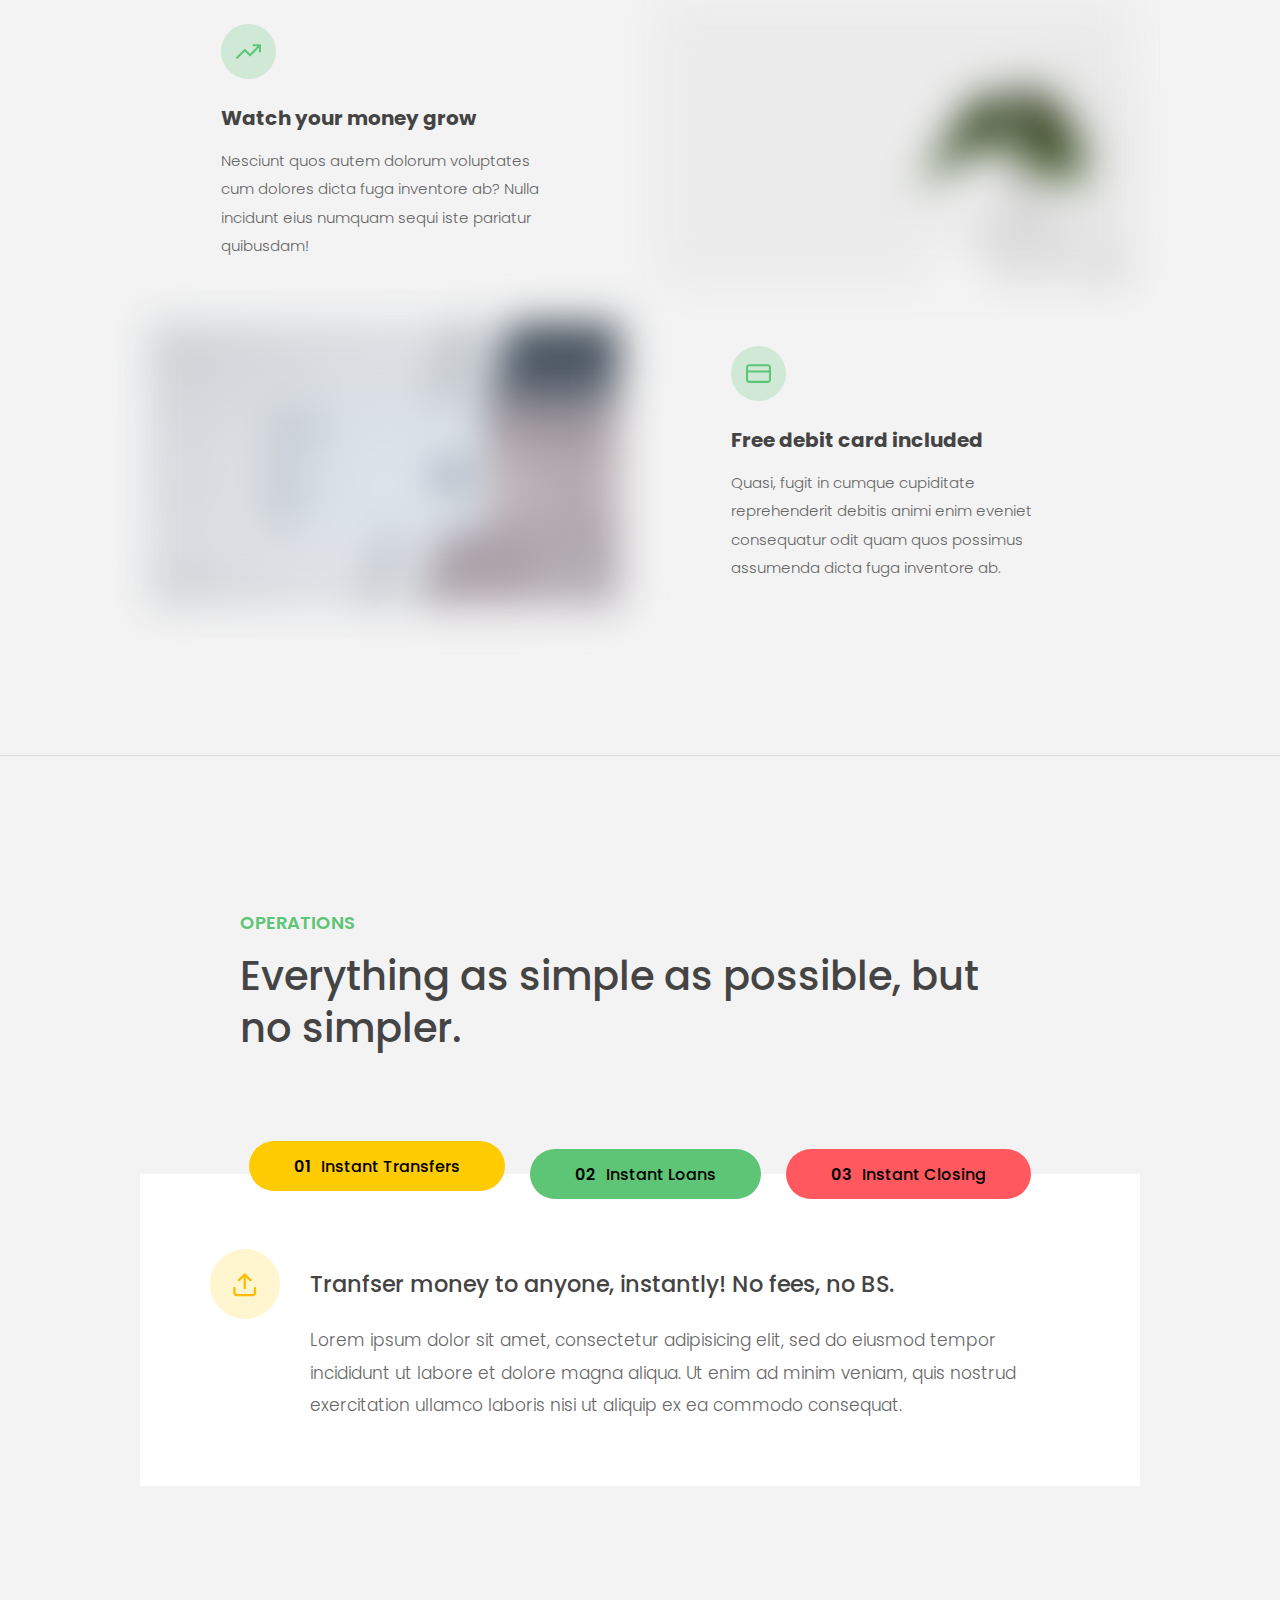
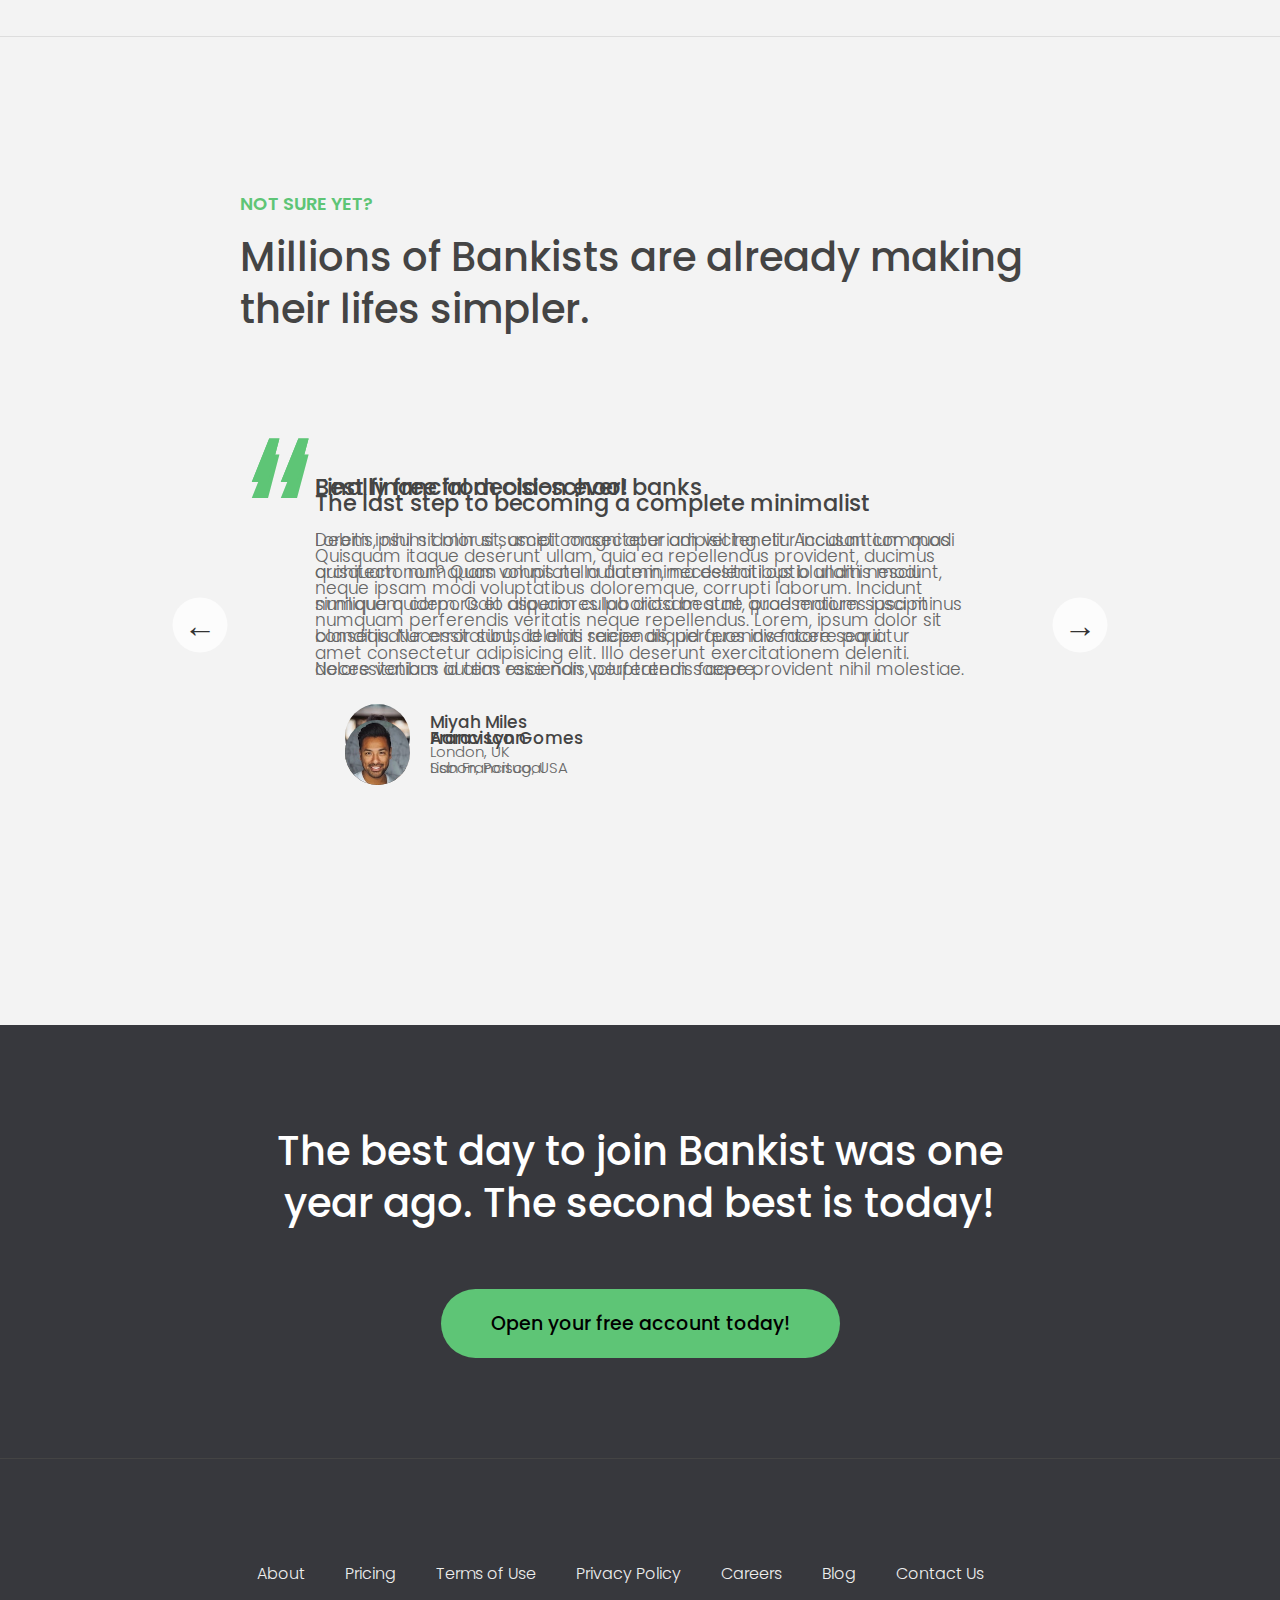
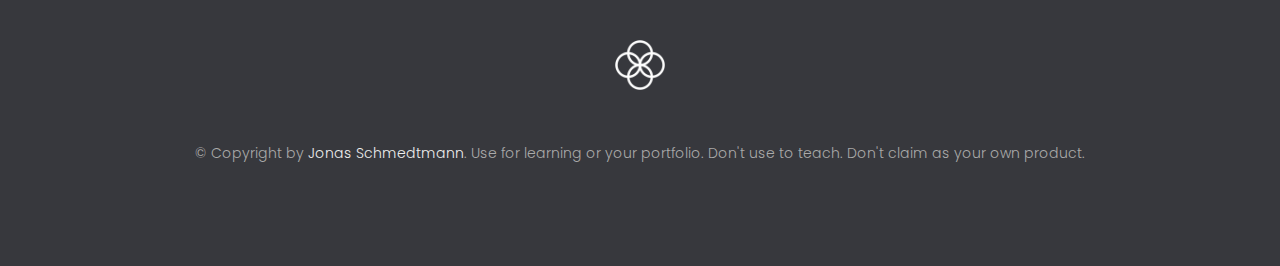
==== commit e2fdb1b3: "Dev Test" ====
--- a/13-Advanced-DOM-Bankist/starter/index.html
+++ b/13-Advanced-DOM-Bankist/starter/index.html
@@ -45,6 +45,7 @@
             </nav>
 
             <div class="header__title">
+                <!-- <h1 onclick="alert('HTML alert')"> -->
                 <h1>
                     When
                     <!-- Green highlight effect -->
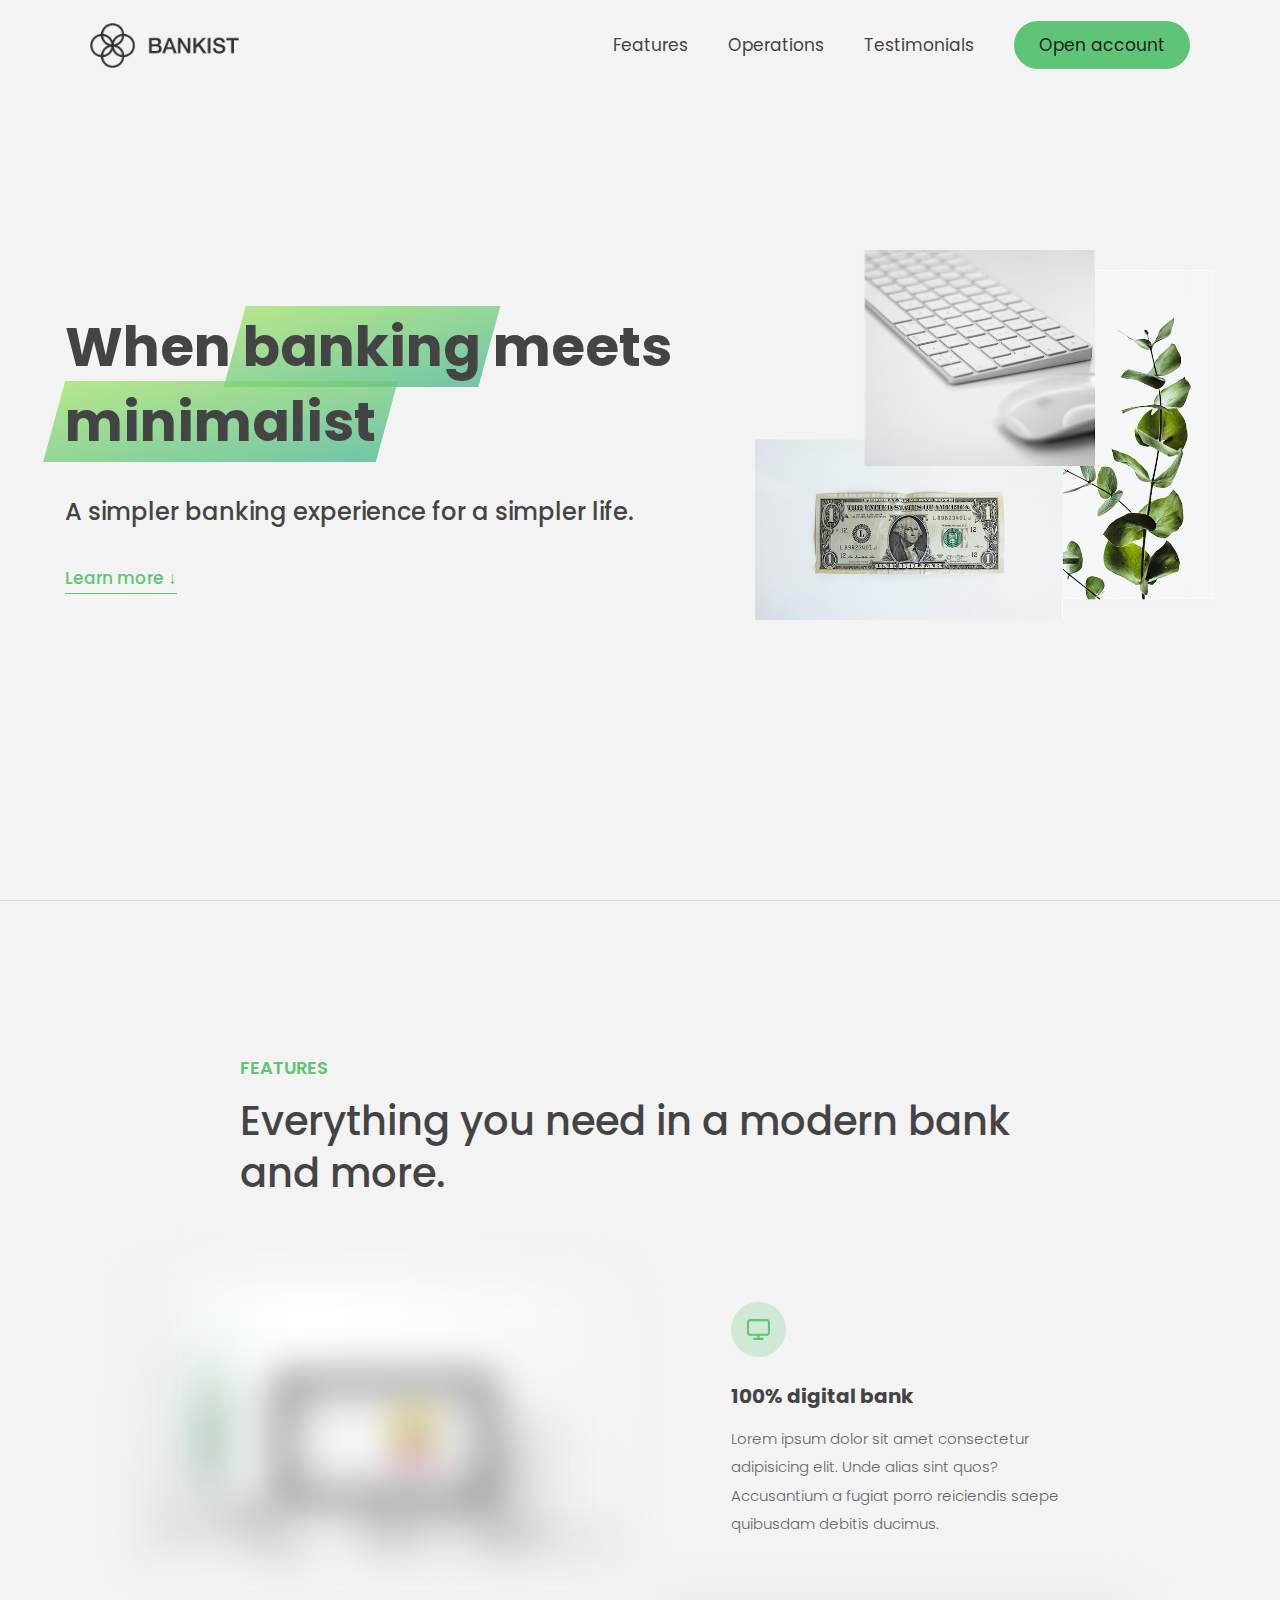
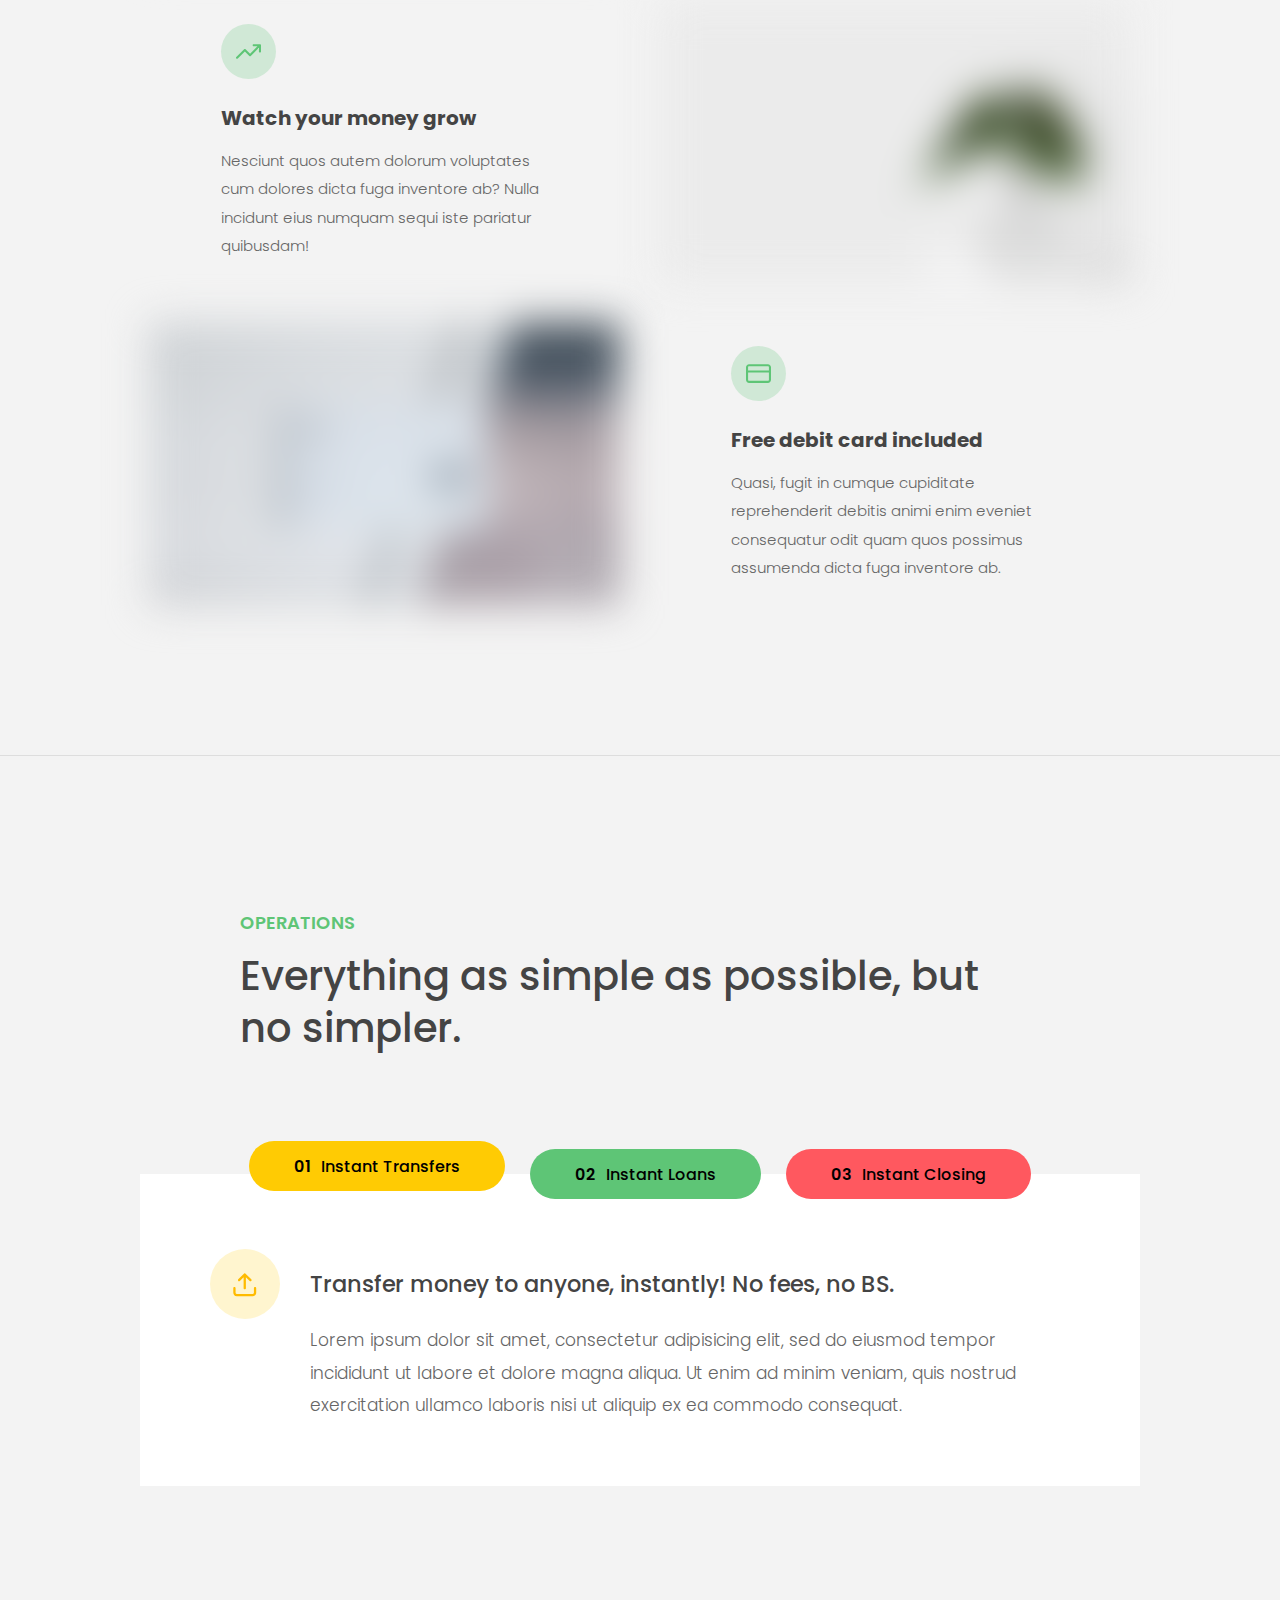
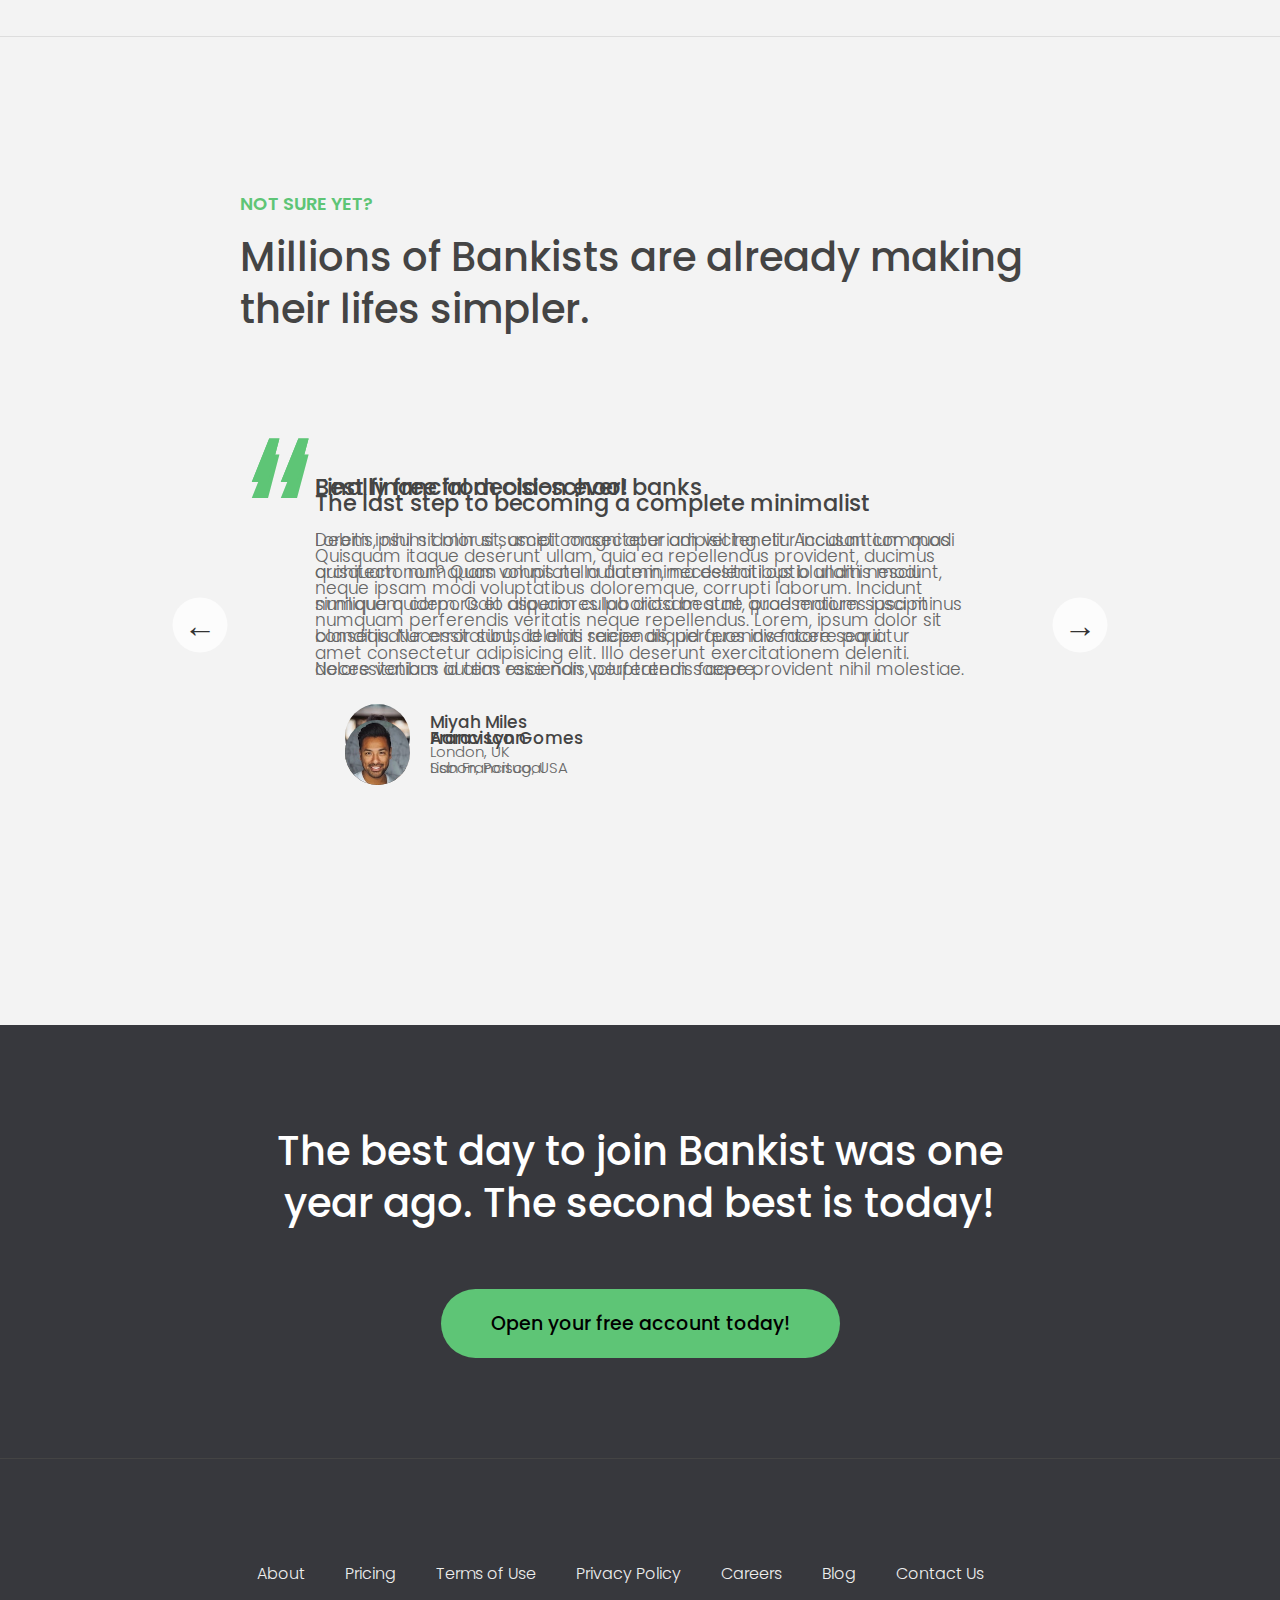
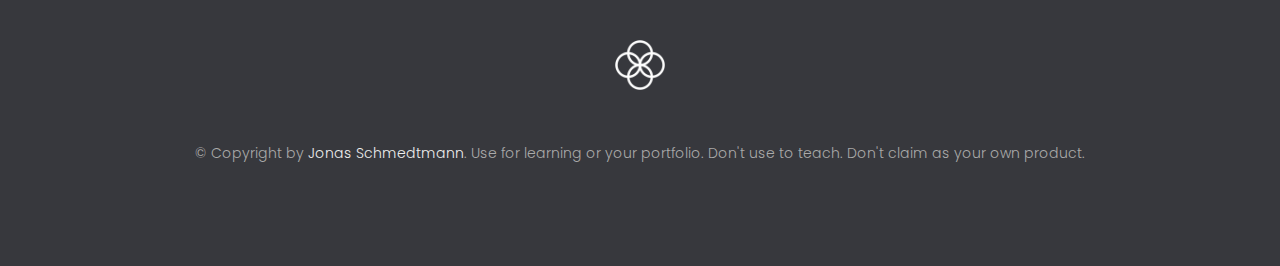
==== commit 2bceafa0: "Dev test" ====
--- a/13-Advanced-DOM-Bankist/starter/index.html
+++ b/13-Advanced-DOM-Bankist/starter/index.html
@@ -178,7 +178,7 @@
                         </svg>
                     </div>
                     <h5 class="operations__header">
-                        Tranfser money to anyone, instantly! No fees, no BS.
+                        Transfer money to anyone, instantly! No fees, no BS.
                     </h5>
                     <p>
                         Lorem ipsum dolor sit amet, consectetur adipisicing
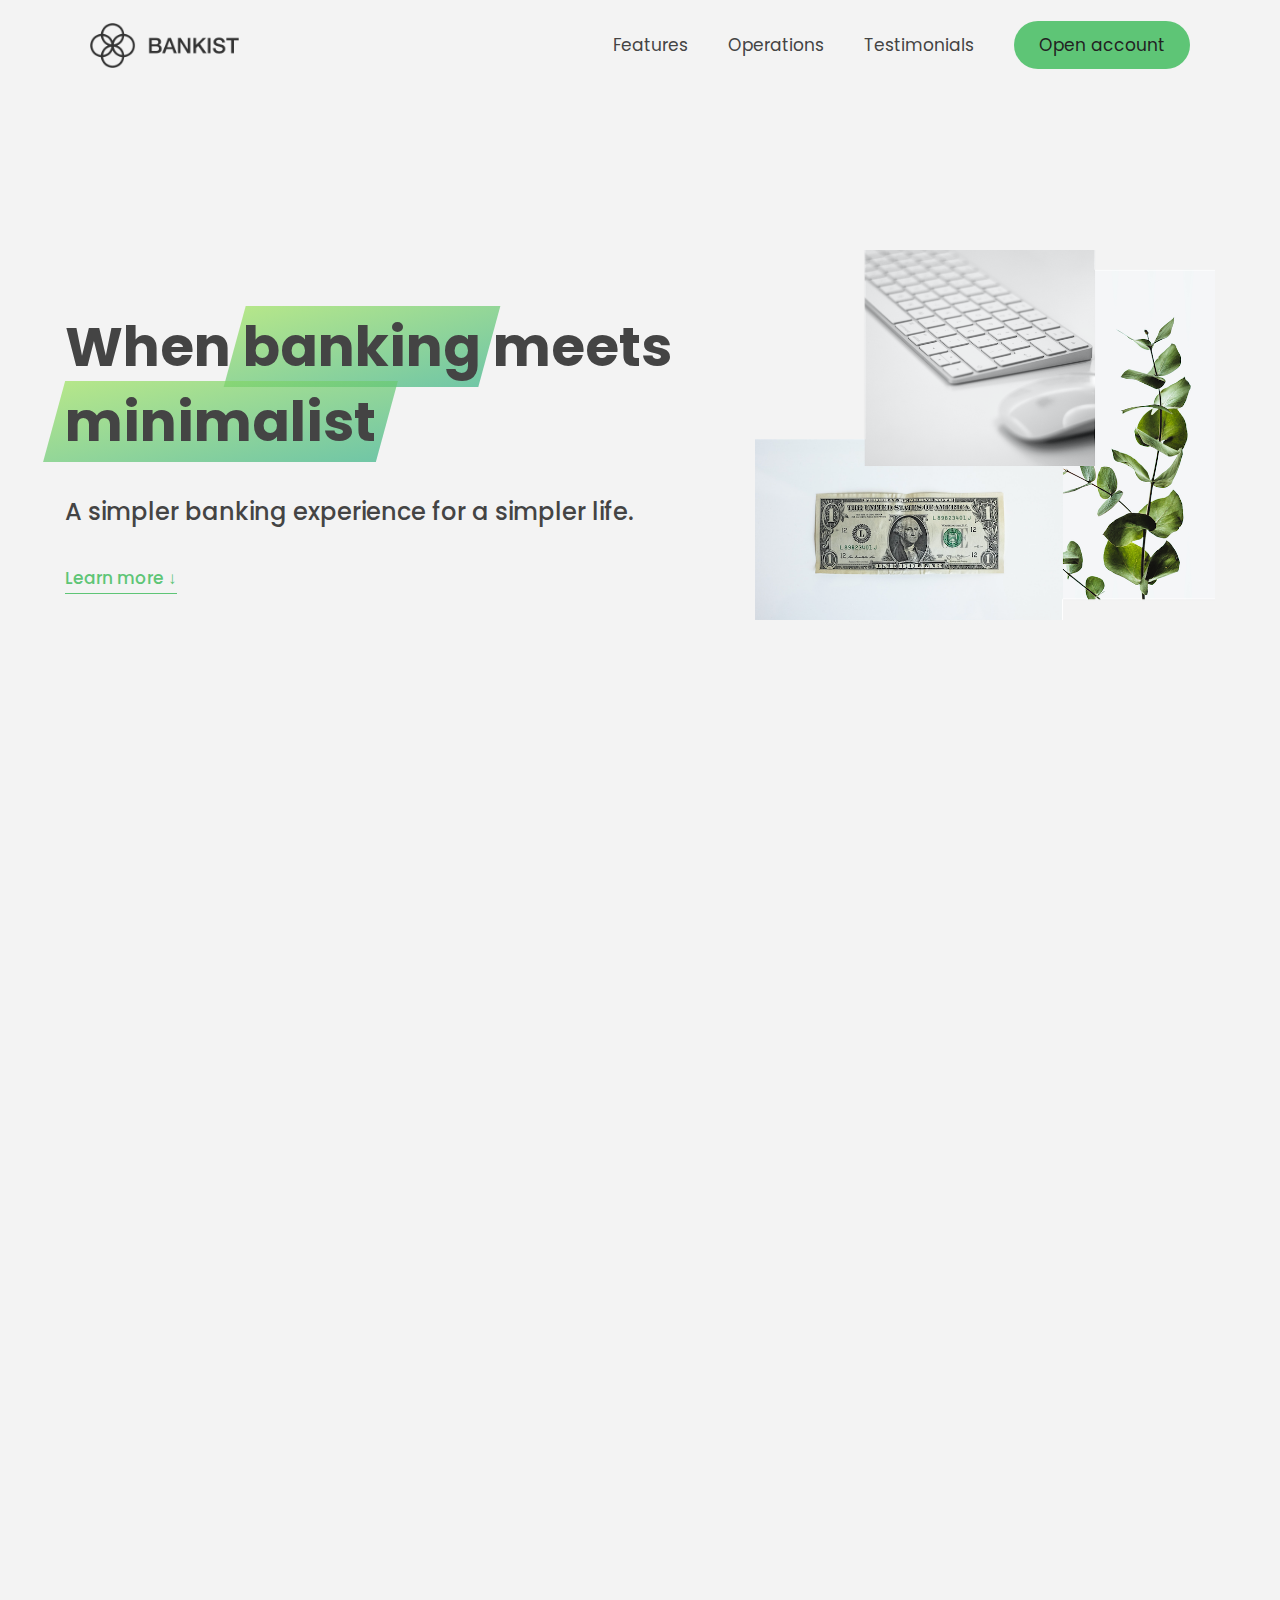
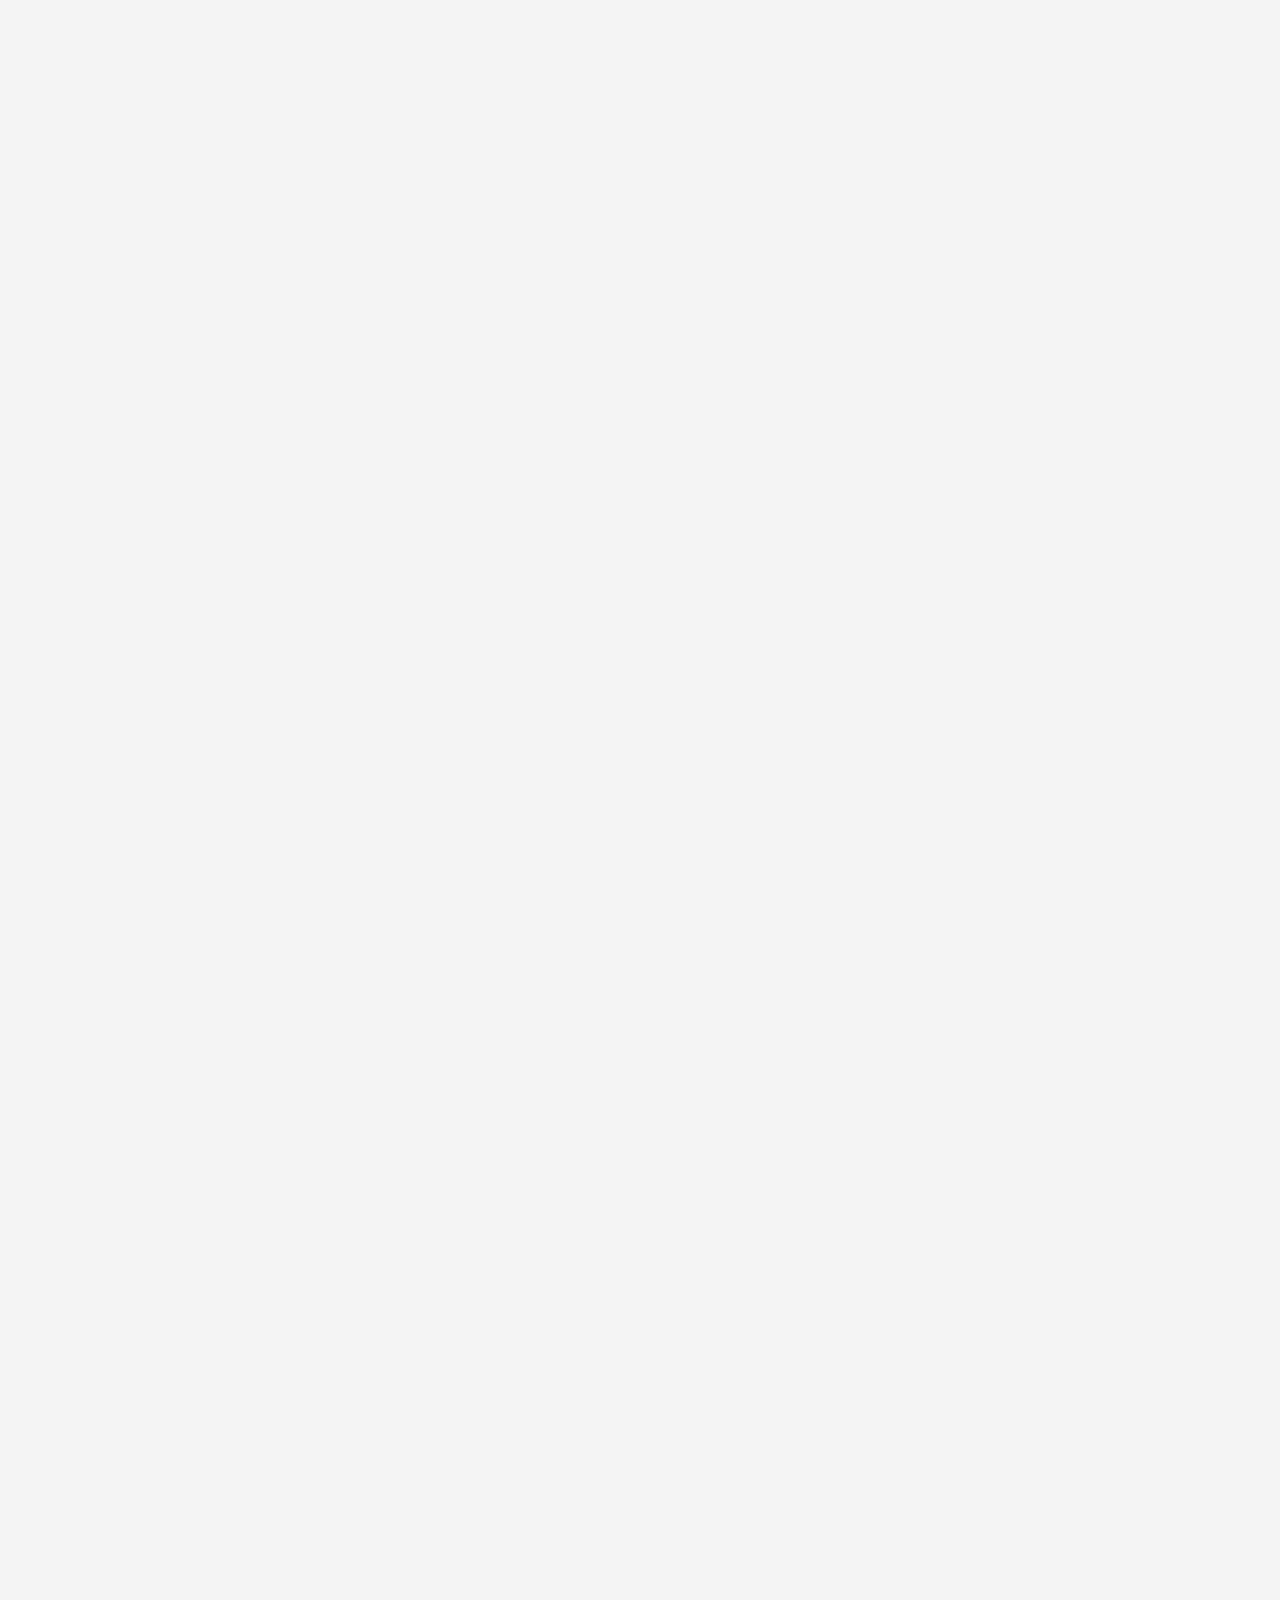
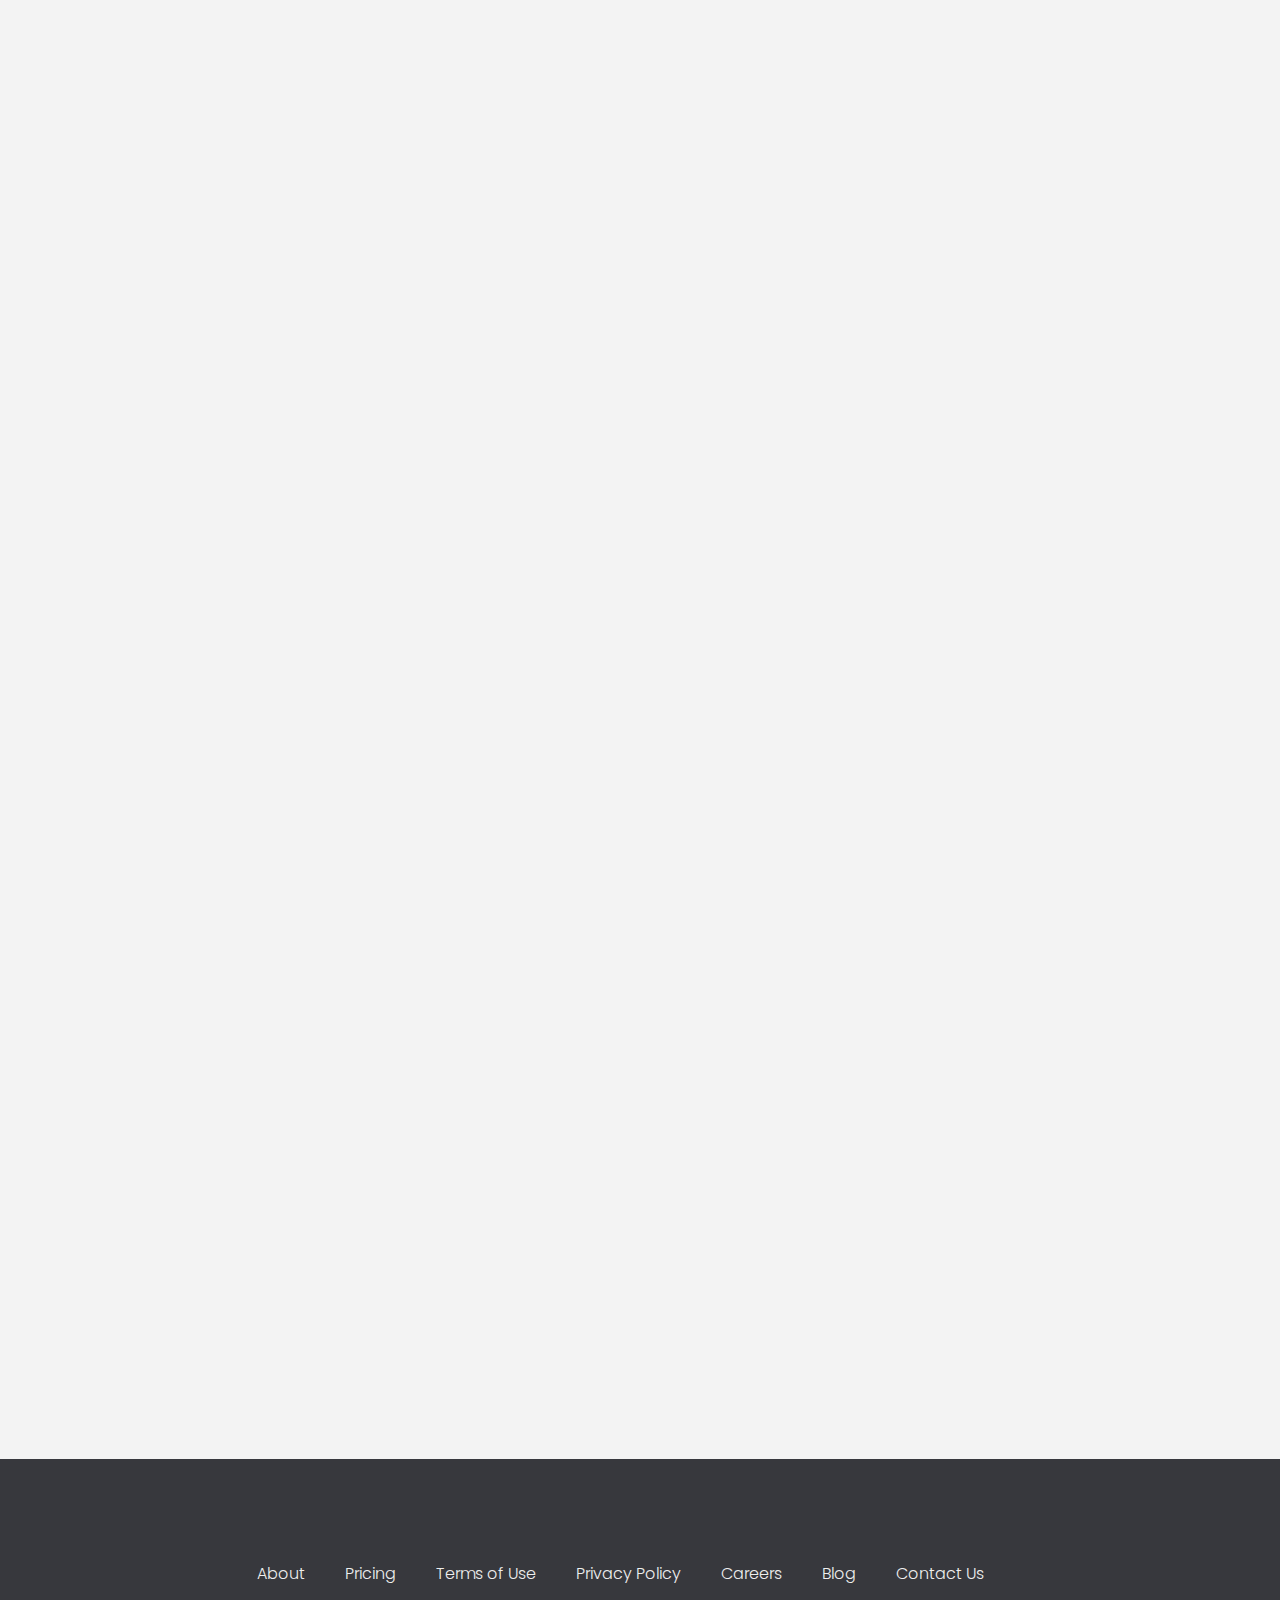
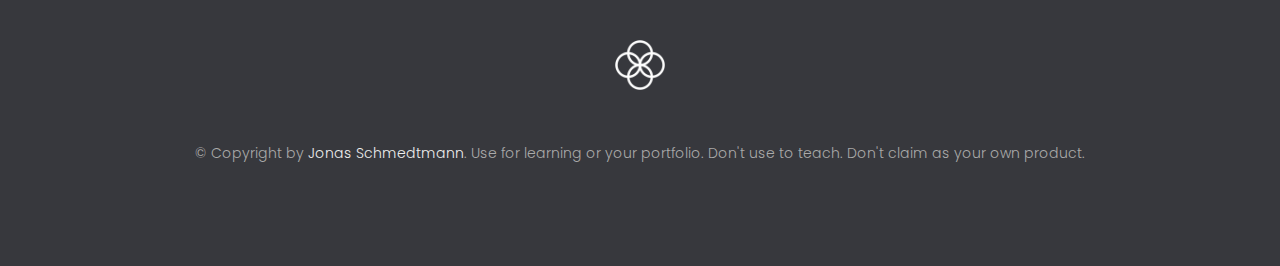
==== commit 8efad8d9: "Finished adv DOM" ====
--- a/13-Advanced-DOM-Bankist/starter/index.html
+++ b/13-Advanced-DOM-Bankist/starter/index.html
@@ -12,6 +12,8 @@
         />
         <link rel="stylesheet" href="style.css" />
         <title>Bankist | When Banking meets Minimalist</title>
+
+        <script defer src="script.js"></script>
     </head>
     <body>
         <header class="header">
@@ -395,6 +397,6 @@
         </div>
         <div class="overlay hidden"></div>
 
-        <script src="script.js"></script>
+        <!-- <script src="script.js"></script> -->
     </body>
 </html>
